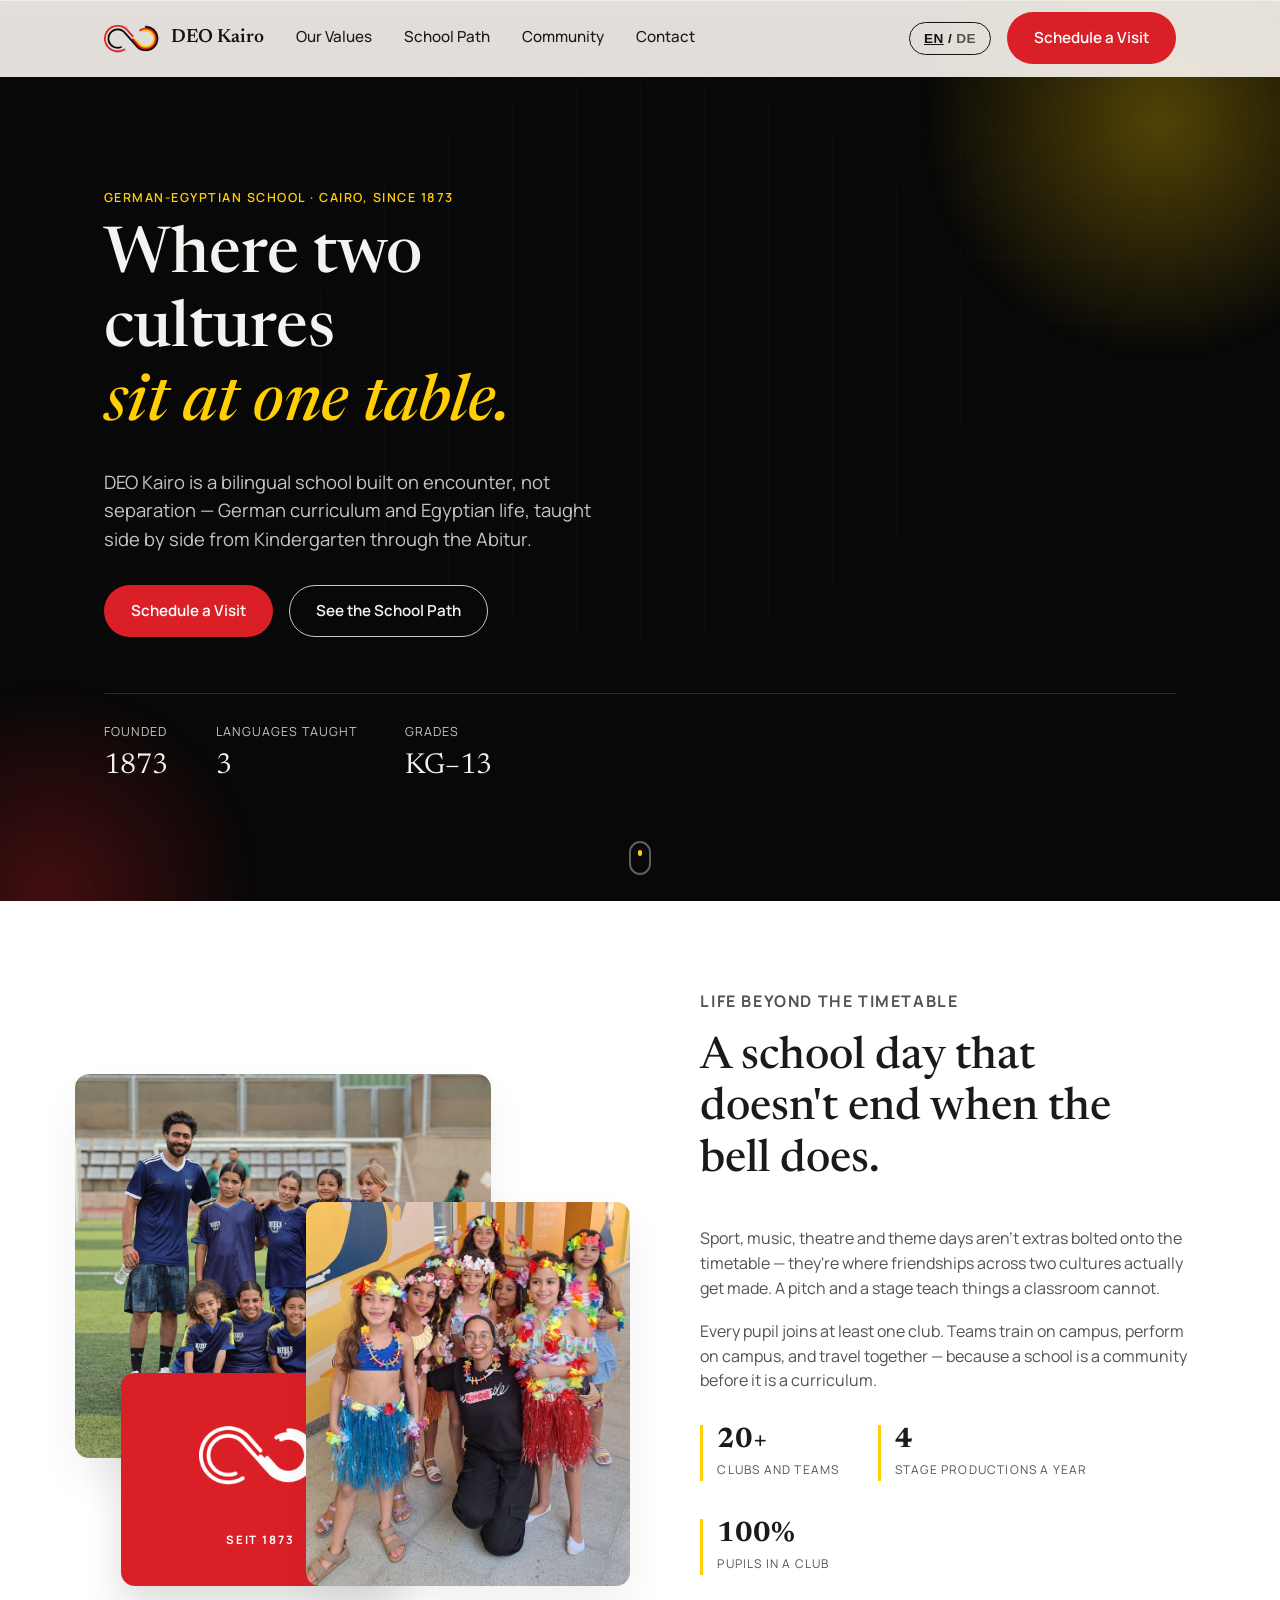
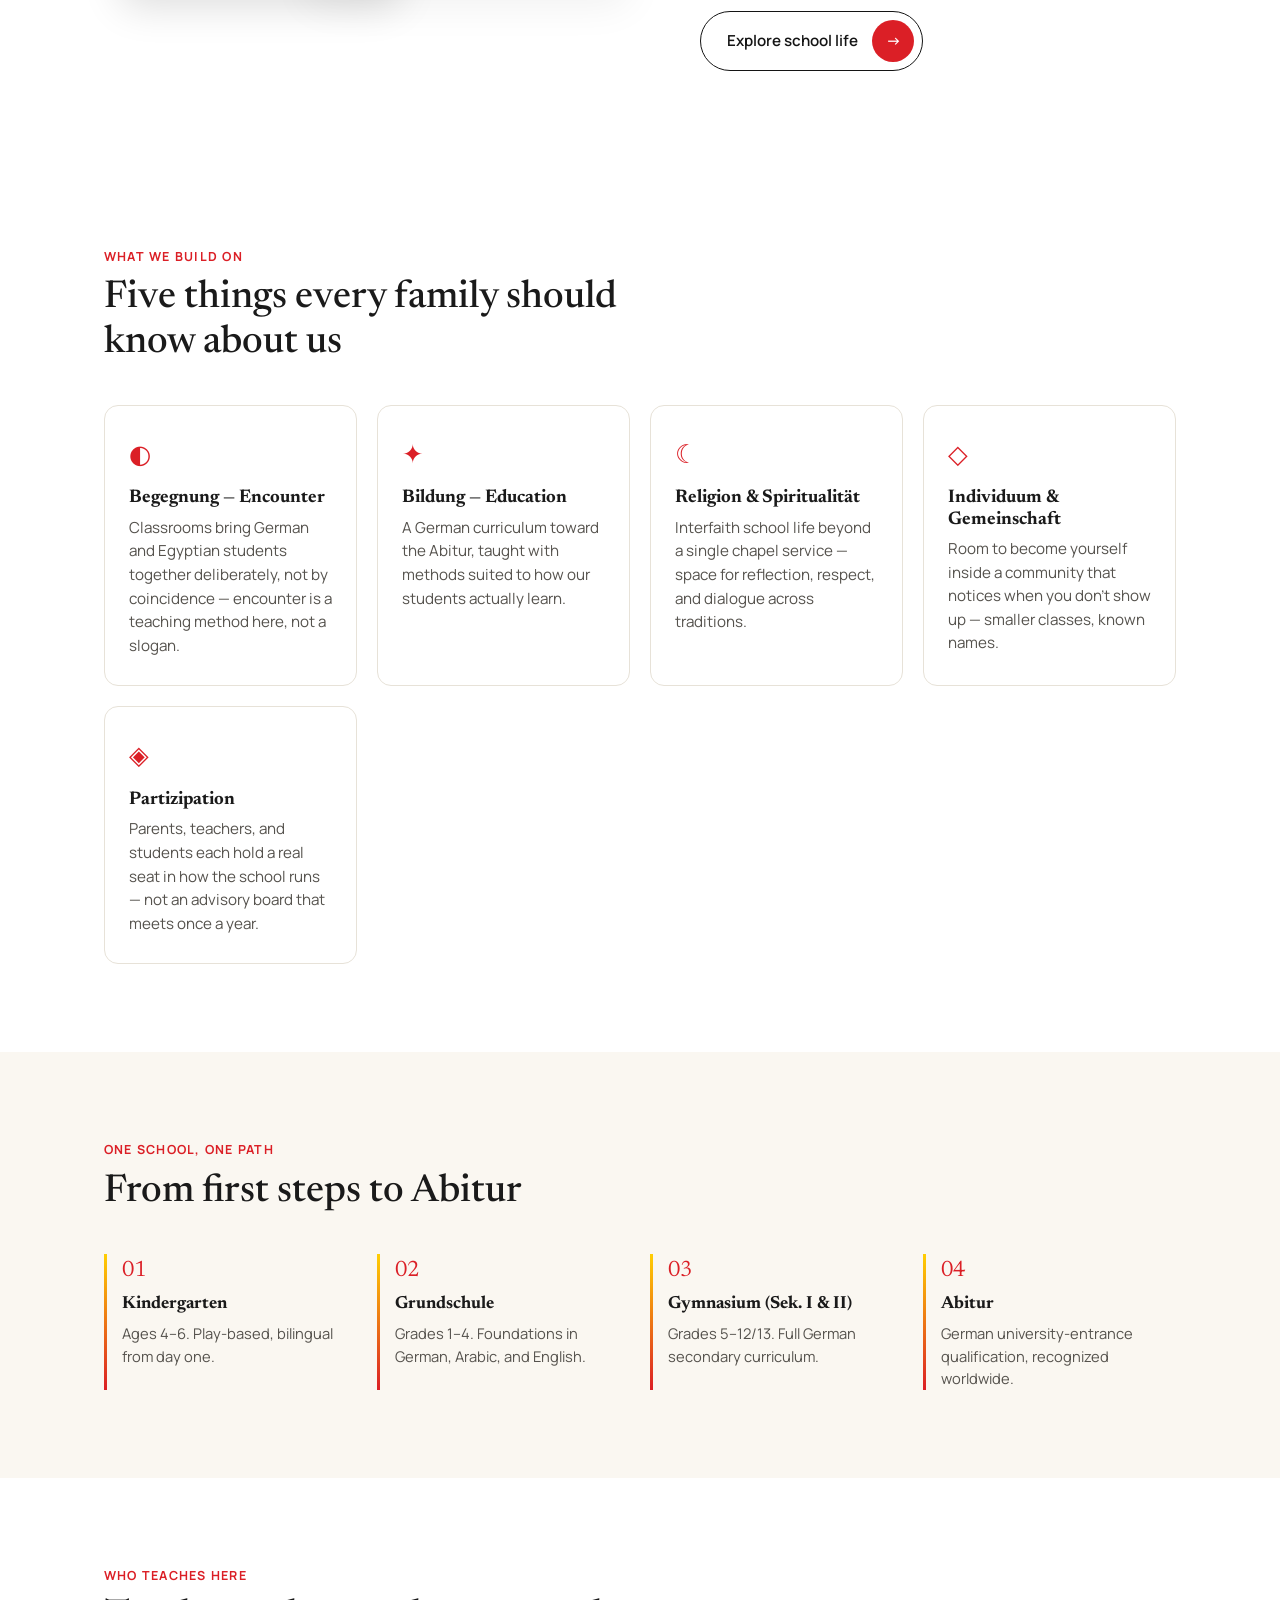
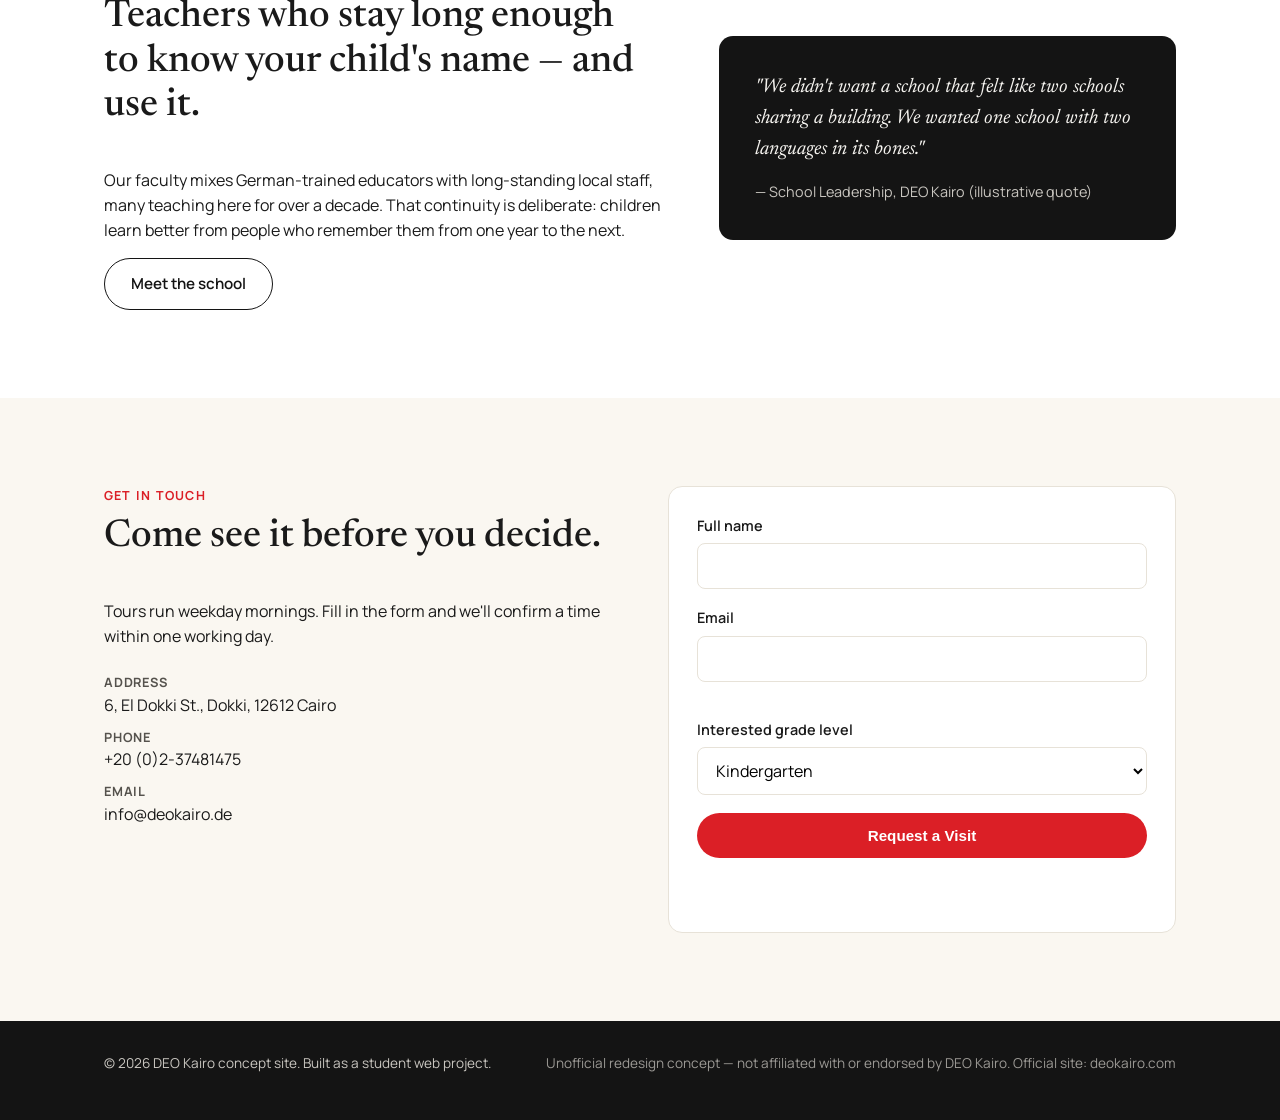
==== index.html @ f5a8dabd "Standardize palette on real logo colors and add real logo image Co-Authored-By: Claude Opus 5 (1M co" ====
<!DOCTYPE html>
<html lang="en">
<head>
<meta charset="UTF-8">
<meta name="viewport" content="width=device-width, initial-scale=1.0">
<title>DEO Kairo — A Meeting Place for Learning (Concept Redesign)</title>
<meta name="description" content="Student redesign concept for DEO Kairo — a German-Egyptian school in Cairo, from Kindergarten through Abitur.">
<link rel="preconnect" href="https://fonts.googleapis.com">
<link rel="preconnect" href="https://fonts.gstatic.com" crossorigin>
<link href="https://fonts.googleapis.com/css2?family=Newsreader:ital,opsz,wght@0,6..72,400;0,6..72,500;0,6..72,600;1,6..72,500&family=Manrope:wght@400;500;600;700&display=swap" rel="stylesheet">
<link rel="stylesheet" href="css/style.css">
<script>document.documentElement.classList.add('js');</script>
</head>
<body>

<a href="#main" class="skip-link">Skip to main content</a>

<!-- Scroll position indicator. Decorative — it mirrors the scrollbar. -->
<div class="scroll-progress" aria-hidden="true"><span id="scroll-bar"></span></div>

<header class="site-header" id="site-header">
  <div class="wrap header-inner">
    <a href="#" class="brand">
      <img src="assets/deo-logo.png" alt="DEO Kairo" class="brand-mark" width="68" height="48">
      <span data-en="DEO Kairo" data-de="DEO Kairo">DEO Kairo</span>
    </a>
    <nav class="main-nav" id="main-nav">
      <a href="#pillars" data-en="Our Values" data-de="Unsere Werte">Our Values</a>
      <a href="#path" data-en="School Path" data-de="Schulaufbau">School Path</a>
      <a href="#community" data-en="Community" data-de="Gemeinschaft">Community</a>
      <a href="#contact" data-en="Contact" data-de="Kontakt">Contact</a>
    </nav>
    <div class="header-actions">
      <button class="lang-toggle" id="lang-toggle" aria-label="Switch language to German">
        <span class="lang-current">EN</span> / <span class="lang-other">DE</span>
      </button>
      <a href="#contact" class="btn btn-primary nav-cta" data-en="Schedule a Visit" data-de="Termin vereinbaren">Schedule a Visit</a>
    </div>
    <button class="menu-toggle" id="menu-toggle" aria-expanded="false" aria-controls="main-nav">
      <span></span><span></span><span></span>
      <span class="sr-only">Menu</span>
    </button>
  </div>
</header>

<main id="main">

  <section class="hero">
    <!-- Background footage. muted + playsinline are what make autoplay legal
         on iOS and Chrome; without them the browser silently blocks it. -->
    <video autoplay muted loop playsinline class="hero-video-bg" id="hero-video">
      <!-- Hosted as a GitHub Release asset so it isn't in the repo (482MB is
           far over GitHub's 100MB file limit). Falls through to the local
           copy below if the remote is unreachable. -->
      <source src="https://github.com/Ebthalgamal2020/my-school-project/releases/download/v1/deo-background.mp4" type="video/mp4">
      <source src="deo-background.mp4" type="video/mp4">
    </video>
    <div class="hero-overlay" aria-hidden="true"></div>

    <div class="hero-ornament" aria-hidden="true"></div>
    <div class="hero-ornament hero-ornament-2" aria-hidden="true"></div>
    <div class="hero-grid" aria-hidden="true"></div>
    <div class="wrap hero-inner">
      <p class="eyebrow hero-anim" style="--i:0" data-en="German-Egyptian School · Cairo, since 1873" data-de="Deutsch-Ägyptische Schule · Kairo, seit 1873">German-Egyptian School · Cairo, since 1873</p>
      <h1 class="hero-anim" style="--i:1">
        <span data-en="Where two cultures" data-de="Wo zwei Kulturen">Where two cultures</span><br>
        <em data-en="sit at one table." data-de="an einem Tisch sitzen.">sit at one table.</em>
      </h1>
      <p class="hero-lead hero-anim" style="--i:2" data-en="DEO Kairo is a bilingual school built on encounter, not separation — German curriculum and Egyptian life, taught side by side from Kindergarten through the Abitur." data-de="Die DEO Kairo ist eine zweisprachige Schule, die auf Begegnung statt Trennung setzt — deutscher Lehrplan und ägyptisches Leben, gemeinsam unterrichtet vom Kindergarten bis zum Abitur.">
        DEO Kairo is a bilingual school built on encounter, not separation — German curriculum and Egyptian life, taught side by side from Kindergarten through the Abitur.
      </p>
      <div class="hero-actions hero-anim" style="--i:3">
        <a href="#contact" class="btn btn-primary" data-en="Schedule a Visit" data-de="Termin vereinbaren">Schedule a Visit</a>
        <a href="#path" class="btn btn-ghost" data-en="See the School Path" data-de="Schulaufbau ansehen">See the School Path</a>
      </div>
      <dl class="hero-stats hero-anim" style="--i:4">
        <div>
          <dt data-en="Founded" data-de="Gegründet">Founded</dt>
          <dd><span class="counter" data-count-to="1873">1873</span></dd>
        </div>
        <div>
          <dt data-en="Languages taught" data-de="Unterrichtssprachen">Languages taught</dt>
          <dd><span class="counter" data-count-to="3">3</span></dd>
        </div>
        <div>
          <dt data-en="Grades" data-de="Klassenstufen">Grades</dt>
          <dd>KG–13</dd>
        </div>
      </dl>
    </div>
    <button class="hero-videobtn" id="hero-videobtn" aria-label="Pause background video" aria-pressed="false">
      <span aria-hidden="true">&#10073;&#10073;</span>
    </button>

    <div class="scroll-cue" aria-hidden="true"><span></span></div>
  </section>

  <!-- ===================== SHOWCASE / COLLAGE ===================== -->
  <section class="showcase" id="showcase">
    <div class="wrap showcase-inner">

      <!-- Left column: three layers stacked on a 12x12 grid -->
      <div class="collage" data-reveal style="--i:0">
        <figure class="collage-layer collage-base">
          <img src="assets/campus-building.jpg"
               alt="The school's girls' football team standing with their coach on the pitch"
               width="1600" height="1067" loading="lazy" decoding="async">
        </figure>

        <figure class="collage-layer collage-crest">
          <img src="assets/logo.png" alt="" width="68" height="48" loading="lazy" decoding="async">
          <figcaption data-en="Seit 1873" data-de="Seit 1873">Seit 1873</figcaption>
        </figure>

        <figure class="collage-layer collage-front">
          <img src="assets/student-portrait.jpg"
               alt="Primary pupils in costume with their teacher during a school theme day"
               width="1920" height="1780" loading="lazy" decoding="async">
        </figure>
      </div>

      <!-- Right column: editorial copy -->
      <div class="showcase-copy">
        <p class="section-eyebrow" data-reveal style="--i:1"
           data-en="Life beyond the timetable" data-de="Leben jenseits des Stundenplans">Life beyond the timetable</p>

        <h2 data-reveal style="--i:2"
            data-en="A school day that doesn't end when the bell does."
            data-de="Ein Schultag, der nicht mit der Glocke endet.">A school day that doesn't end when the bell does.</h2>

        <p data-reveal style="--i:3"
           data-en="Sport, music, theatre and theme days aren't extras bolted onto the timetable — they're where friendships across two cultures actually get made. A pitch and a stage teach things a classroom cannot."
           data-de="Sport, Musik, Theater und Thementage sind keine Zusätze zum Stundenplan — dort entstehen die Freundschaften über beide Kulturen hinweg. Ein Spielfeld und eine Bühne lehren, was ein Klassenzimmer nicht kann.">Sport, music, theatre and theme days aren't extras bolted onto the timetable — they're where friendships across two cultures actually get made. A pitch and a stage teach things a classroom cannot.</p>

        <p data-reveal style="--i:4"
           data-en="Every pupil joins at least one club. Teams train on campus, perform on campus, and travel together — because a school is a community before it is a curriculum."
           data-de="Jede Schülerin und jeder Schüler ist in mindestens einer AG. Teams trainieren und treten auf dem Campus auf und reisen gemeinsam — denn eine Schule ist eine Gemeinschaft, bevor sie ein Lehrplan ist.">Every pupil joins at least one club. Teams train on campus, perform on campus, and travel together — because a school is a community before it is a curriculum.</p>

        <div class="showcase-stats" data-reveal style="--i:5">
          <div><b>20+</b><span data-en="Clubs and teams" data-de="AGs und Teams">Clubs and teams</span></div>
          <div><b>4</b><span data-en="Stage productions a year" data-de="Bühnenstücke pro Jahr">Stage productions a year</span></div>
          <div><b>100%</b><span data-en="Pupils in a club" data-de="Schüler in einer AG">Pupils in a club</span></div>
        </div>

        <a class="btn-arrow-cta" href="#contact" data-reveal style="--i:6">
          <span data-en="Explore school life" data-de="Schulleben entdecken">Explore school life</span>
          <span class="circle" aria-hidden="true">→</span>
        </a>
      </div>

    </div>
  </section>

  <section class="pillars" id="pillars">
    <div class="wrap">
      <p class="section-eyebrow" data-reveal style="--i:0" data-en="What we build on" data-de="Worauf wir bauen">What we build on</p>
      <h2 data-reveal style="--i:1" data-en="Five things every family should know about us" data-de="Fünf Dinge, die jede Familie über uns wissen sollte">Five things every family should know about us</h2>
      <div class="pillar-grid">
        <article class="pillar-card" data-reveal style="--i:0">
          <div class="pillar-icon" aria-hidden="true">◐</div>
          <h3 data-en="Begegnung — Encounter" data-de="Begegnung">Begegnung — Encounter</h3>
          <p data-en="Classrooms bring German and Egyptian students together deliberately, not by coincidence — encounter is a teaching method here, not a slogan." data-de="Klassenräume bringen deutsche und ägyptische Schüler bewusst zusammen, nicht zufällig — Begegnung ist hier eine Unterrichtsmethode, kein Slogan.">Classrooms bring German and Egyptian students together deliberately, not by coincidence — encounter is a teaching method here, not a slogan.</p>
        </article>
        <article class="pillar-card" data-reveal style="--i:1">
          <div class="pillar-icon" aria-hidden="true">✦</div>
          <h3 data-en="Bildung — Education" data-de="Bildung">Bildung — Education</h3>
          <p data-en="A German curriculum toward the Abitur, taught with methods suited to how our students actually learn." data-de="Ein deutscher Lehrplan mit Blick auf das Abitur, unterrichtet mit Methoden, die zum Lernen unserer Schüler passen.">A German curriculum toward the Abitur, taught with methods suited to how our students actually learn.</p>
        </article>
        <article class="pillar-card" data-reveal style="--i:2">
          <div class="pillar-icon" aria-hidden="true">☾</div>
          <h3 data-en="Religion &amp; Spiritualität" data-de="Religion &amp; Spiritualität">Religion &amp; Spiritualität</h3>
          <p data-en="Interfaith school life beyond a single chapel service — space for reflection, respect, and dialogue across traditions." data-de="Interreligiöses Schulleben über den Schulgottesdienst hinaus — Raum für Reflexion, Respekt und Dialog zwischen den Traditionen.">Interfaith school life beyond a single chapel service — space for reflection, respect, and dialogue across traditions.</p>
        </article>
        <article class="pillar-card" data-reveal style="--i:3">
          <div class="pillar-icon" aria-hidden="true">◇</div>
          <h3 data-en="Individuum &amp; Gemeinschaft" data-de="Individuum &amp; Gemeinschaft">Individuum &amp; Gemeinschaft</h3>
          <p data-en="Room to become yourself inside a community that notices when you don't show up — smaller classes, known names." data-de="Raum, um man selbst zu werden, in einer Gemeinschaft, die es bemerkt, wenn man fehlt — kleinere Klassen, bekannte Namen.">Room to become yourself inside a community that notices when you don't show up — smaller classes, known names.</p>
        </article>
        <article class="pillar-card" data-reveal style="--i:4">
          <div class="pillar-icon" aria-hidden="true">◈</div>
          <h3 data-en="Partizipation" data-de="Partizipation">Partizipation</h3>
          <p data-en="Parents, teachers, and students each hold a real seat in how the school runs — not an advisory board that meets once a year." data-de="Eltern, Lehrkräfte und Schüler haben echten Einfluss auf die Schulentwicklung — kein Beirat, der nur einmal im Jahr tagt.">Parents, teachers, and students each hold a real seat in how the school runs — not an advisory board that meets once a year.</p>
        </article>
      </div>
    </div>
  </section>

  <section class="path" id="path">
    <div class="wrap">
      <p class="section-eyebrow" data-reveal style="--i:0" data-en="One school, one path" data-de="Eine Schule, ein Weg">One school, one path</p>
      <h2 data-reveal style="--i:1" data-en="From first steps to Abitur" data-de="Von den ersten Schritten bis zum Abitur">From first steps to Abitur</h2>
      <ol class="path-track">
        <li data-reveal style="--i:0">
          <span class="path-step">01</span>
          <h3>Kindergarten</h3>
          <p data-en="Ages 4–6. Play-based, bilingual from day one." data-de="4–6 Jahre. Spielerisch, von Anfang an zweisprachig.">Ages 4–6. Play-based, bilingual from day one.</p>
        </li>
        <li data-reveal style="--i:1">
          <span class="path-step">02</span>
          <h3>Grundschule</h3>
          <p data-en="Grades 1–4. Foundations in German, Arabic, and English." data-de="Klassen 1–4. Grundlagen in Deutsch, Arabisch und Englisch.">Grades 1–4. Foundations in German, Arabic, and English.</p>
        </li>
        <li data-reveal style="--i:2">
          <span class="path-step">03</span>
          <h3 data-en="Gymnasium (Sek. I &amp; II)" data-de="Gymnasium (Sek. I &amp; II)">Gymnasium (Sek. I &amp; II)</h3>
          <p data-en="Grades 5–12/13. Full German secondary curriculum." data-de="Klassen 5–12/13. Vollständiger deutscher Sekundarlehrplan.">Grades 5–12/13. Full German secondary curriculum.</p>
        </li>
        <li data-reveal style="--i:3">
          <span class="path-step">04</span>
          <h3>Abitur</h3>
          <p data-en="German university-entrance qualification, recognized worldwide." data-de="Deutsche Hochschulreife, weltweit anerkannt.">German university-entrance qualification, recognized worldwide.</p>
        </li>
      </ol>
    </div>
  </section>

  <section class="community" id="community">
    <div class="wrap community-inner">
      <div class="community-copy">
        <p class="section-eyebrow" data-reveal style="--i:0" data-en="Who teaches here" data-de="Wer hier unterrichtet">Who teaches here</p>
        <h2 data-reveal style="--i:1" data-en="Teachers who stay long enough to know your child's name — and use it." data-de="Lehrkräfte, die lange genug bleiben, um den Namen Ihres Kindes zu kennen — und ihn zu benutzen.">Teachers who stay long enough to know your child's name — and use it.</h2>
        <p data-reveal style="--i:2" data-en="Our faculty mixes German-trained educators with long-standing local staff, many teaching here for over a decade. That continuity is deliberate: children learn better from people who remember them from one year to the next." data-de="Unser Kollegium besteht aus deutsch ausgebildeten Lehrkräften und langjährigem lokalen Personal, viele seit über zehn Jahren im Haus. Diese Kontinuität ist bewusst gewählt: Kinder lernen besser bei Menschen, die sie von Jahr zu Jahr kennen.">Our faculty mixes German-trained educators with long-standing local staff, many teaching here for over a decade. That continuity is deliberate: children learn better from people who remember them from one year to the next.</p>
        <a href="#contact" class="btn btn-ghost" data-reveal style="--i:3" data-en="Meet the school" data-de="Schule kennenlernen">Meet the school</a>
      </div>
      <div class="community-quote" data-reveal style="--i:2">
        <blockquote data-en="&quot;We didn't want a school that felt like two schools sharing a building. We wanted one school with two languages in its bones.&quot;" data-de="&quot;Wir wollten keine Schule, die sich wie zwei Schulen unter einem Dach anfühlt. Wir wollten eine Schule mit zwei Sprachen in ihrem Kern.&quot;">
          "We didn't want a school that felt like two schools sharing a building. We wanted one school with two languages in its bones."
        </blockquote>
        <p class="quote-attribution" data-en="— School Leadership, DEO Kairo (illustrative quote)" data-de="— Schulleitung, DEO Kairo (illustratives Zitat)">— School Leadership, DEO Kairo (illustrative quote)</p>
      </div>
    </div>
  </section>

  <section class="contact" id="contact">
    <div class="wrap contact-inner">
      <div>
        <p class="section-eyebrow" data-reveal style="--i:0" data-en="Get in touch" data-de="Kontakt aufnehmen">Get in touch</p>
        <h2 data-reveal style="--i:1" data-en="Come see it before you decide." data-de="Schauen Sie vorbei, bevor Sie entscheiden.">Come see it before you decide.</h2>
        <p data-reveal style="--i:2" data-en="Tours run weekday mornings. Fill in the form and we'll confirm a time within one working day." data-de="Führungen finden werktags vormittags statt. Füllen Sie das Formular aus, wir bestätigen einen Termin innerhalb eines Arbeitstages.">Tours run weekday mornings. Fill in the form and we'll confirm a time within one working day.</p>
        <ul class="contact-details" data-reveal style="--i:3">
          <li><strong data-en="Address" data-de="Adresse">Address</strong> 6, El Dokki St., Dokki, 12612 Cairo</li>
          <li><strong data-en="Phone" data-de="Telefon">Phone</strong> +20 (0)2‑37481475</li>
          <li><strong data-en="Email" data-de="E-Mail">Email</strong> info@deokairo.de</li>
        </ul>
      </div>
      <form class="visit-form" id="visit-form" novalidate data-reveal style="--i:2">
        <div class="field">
          <label for="name" data-en="Full name" data-de="Vollständiger Name">Full name</label>
          <input type="text" id="name" name="name" required>
        </div>
        <div class="field">
          <label for="email" data-en="Email" data-de="E-Mail">Email</label>
          <input type="email" id="email" name="email" required>
          <span class="field-error" id="email-error" role="alert"></span>
        </div>
        <div class="field">
          <label for="grade" data-en="Interested grade level" data-de="Interessierte Klassenstufe">Interested grade level</label>
          <select id="grade" name="grade">
            <option>Kindergarten</option>
            <option>Grundschule</option>
            <option>Gymnasium</option>
          </select>
        </div>
        <button type="submit" class="btn btn-primary btn-block" data-en="Request a Visit" data-de="Besuch anfragen">Request a Visit</button>
        <p class="form-status" id="form-status" role="status"></p>
      </form>
    </div>
  </section>

</main>

<footer class="site-footer">
  <div class="wrap footer-inner">
    <p data-en="© 2026 DEO Kairo concept site. Built as a student web project." data-de="© 2026 DEO Kairo Konzeptseite. Erstellt als Studierendenprojekt.">© 2026 DEO Kairo concept site. Built as a student web project.</p>
    <p class="footer-note" data-en="Unofficial redesign concept — not affiliated with or endorsed by DEO Kairo. Official site: deokairo.com" data-de="Inoffizielles Redesign-Konzept — nicht verbunden mit oder autorisiert von der DEO Kairo. Offizielle Seite: deokairo.com">Unofficial redesign concept — not affiliated with or endorsed by DEO Kairo. Official site: deokairo.com</p>
  </div>
</footer>

<button class="to-top" id="to-top" aria-label="Back to top">
  <span aria-hidden="true">↑</span>
</button>

<script src="js/main.js"></script>
</body>
</html>
---- css/style.css ----
/* ===== Design tokens ===== */
:root {
  --ink: #141414;
  --ink-soft: #262626;
  --cream: #FAF7F1;
  --cream-soft: #FFFFFF;
  --red: #DB1F26;
  --red-dark: #8F1216;
  --gold: #FFCE03;
  --text-on-dark: #F5F3EF;
  --text-on-light: #1A1A1A;
  --text-muted-dark: #C9C6C0;
  --text-muted-light: #55524D;
  --border-light: #E7E2D8;
  --radius: 14px;
  --font-display: 'Newsreader', Georgia, serif;
  --font-body: 'Manrope', system-ui, sans-serif;
  --max-width: 1120px;

  /* ---- Motion scale ----
     One easing family and three durations, so everything on the page
     accelerates the same way and reads as a single system. */
  --ease-out:    cubic-bezier(0.22, 1, 0.36, 1);   /* default: fast then settle */
  --ease-spring: cubic-bezier(0.34, 1.56, 0.64, 1);/* slight overshoot          */
  --dur-fast: 180ms;   /* hovers, small state flips */
  --dur-med:  320ms;   /* cards, menus              */
  --dur-slow: 640ms;   /* entrances, reveals        */
  --stagger:   90ms;   /* delay between sibling reveals */
}

* { box-sizing: border-box; }
html { scroll-behavior: smooth; }

body {
  margin: 0;
  font-family: var(--font-body);
  color: var(--text-on-light);
  background: var(--cream-soft);
  line-height: 1.55;
}

h1, h2, h3 { font-family: var(--font-display); margin: 0 0 0.4em; line-height: 1.15; }
p { margin: 0 0 1em; }
a { color: inherit; }

.wrap {
  max-width: var(--max-width);
  margin: 0 auto;
  padding: 0 24px;
}

.sr-only {
  position: absolute; width: 1px; height: 1px;
  overflow: hidden; clip: rect(0,0,0,0); white-space: nowrap;
}

.skip-link {
  position: absolute;
  left: -999px;
  top: 0;
  background: var(--ink);
  color: var(--text-on-dark);
  padding: 12px 20px;
  z-index: 100;
  border-radius: 0 0 8px 0;
}
.skip-link:focus {
  left: 0;
}

:focus-visible {
  outline: 3px solid var(--red);
  outline-offset: 2px;
}
.hero :focus-visible {
  outline-color: var(--gold);
}

/* ===== Buttons ===== */
.btn {
  display: inline-flex;
  align-items: center;
  gap: 8px;
  padding: 13px 26px;
  border-radius: 999px;
  font-weight: 600;
  text-decoration: none;
  font-size: 0.95rem;
  border: 1.5px solid transparent;
  cursor: pointer;
  transition: transform 0.15s ease, background 0.15s ease, border-color 0.15s ease;
}
.btn:hover { transform: translateY(-1px); }
.btn-primary { background: var(--red); color: var(--cream-soft); }
.btn-primary:hover { background: var(--red-dark); }
.btn-ghost { background: transparent; border-color: var(--ink); color: var(--ink); }
.btn-ghost:hover { background: var(--ink); color: var(--text-on-dark); }
.btn-block { width: 100%; justify-content: center; }

/* ===== Header ===== */
.site-header {
  position: sticky;
  top: 0;
  z-index: 50;
  background: rgba(250, 247, 241, 0.9);
  backdrop-filter: blur(8px);
  border-bottom: 1px solid var(--border-light);
}
.header-inner {
  display: flex;
  align-items: center;
  justify-content: space-between;
  height: 76px;
  /* .header-actions uses margin-left:auto, which absorbs all the free space
     space-between would otherwise distribute — so the brand and nav need an
     explicit gap or they sit flush against each other. */
  gap: 32px;
}
.brand {
  display: flex;
  align-items: center;
  gap: 10px;
  font-family: var(--font-display);
  font-weight: 600;
  font-size: 1.2rem;
  text-decoration: none;
  color: var(--ink);
}
/* Real logo image — the old gradient-circle placeholder is gone */
.brand-mark {
  height: 32px;
  width: auto;
}
.main-nav {
  display: flex;
  gap: 32px;
}
.main-nav a {
  text-decoration: none;
  font-weight: 500;
  font-size: 0.95rem;
  color: var(--text-on-light);
}
.main-nav a:hover { color: var(--red); }

.header-actions {
  margin-left: auto;
  display: flex;
  align-items: center;
  gap: 16px;
}
.lang-toggle {
  background: transparent;
  border: 1.5px solid var(--ink);
  border-radius: 999px;
  padding: 8px 14px;
  font-size: 0.85rem;
  font-weight: 700;
  letter-spacing: 0.03em;
  cursor: pointer;
  color: var(--ink);
}
.lang-toggle:hover { background: var(--ink); color: var(--text-on-dark); }
.lang-current { text-decoration: underline; }
.lang-other { color: var(--text-muted-light); }

.menu-toggle {
  display: none;
  flex-direction: column;
  gap: 5px;
  background: none;
  border: none;
  cursor: pointer;
  padding: 8px;
  margin-left: 12px;
}
.menu-toggle span {
  width: 22px; height: 2px;
  background: var(--ink);
}

/* ===== Hero ===== */
.hero {
  position: relative;
  isolation: isolate;              /* keeps the z-index stack local to the hero */
  display: grid;
  align-items: center;

  /* True full-screen. svh is the "small viewport" unit — on mobile it accounts
     for the browser's collapsing address bar, which plain vh does not. */
  min-height: 100vh;
  min-height: 100svh;

  /* Slide up under the sticky 76px header so the video starts at pixel 0.
     The padding puts it straight back for the content, so nothing below moves. */
  margin-top: -76px;
  padding: 172px 0 96px;

  background: var(--ink);          /* shows through until the video paints */
  color: var(--text-on-dark);
  overflow: hidden;
}

/* ---- Background video: layer 1 of 3 ----
   Explicit width/height stop the element collapsing to 0px; object-fit keeps
   the frame filled without distortion at any viewport size. */
.hero-video-bg {
  position: absolute;
  top: 0;
  left: 0;
  width: 100%;
  height: 100%;
  object-fit: cover;
  object-position: center;
  display: block;
  z-index: 1;
}

/* ---- Dark dimming mask: layer 2 of 3 ----
   The hero's own solid background is only a fallback behind the video. The
   dimming is done here with an alpha channel so it never hides the footage. */
.hero-overlay {
  position: absolute;
  inset: 0;
  z-index: 2;
  pointer-events: none;
  background: rgba(0, 0, 0, 0.6);
}

/* Pause control — WCAG 2.2.2 requires a way to stop anything that plays
   automatically for longer than five seconds. */
.hero-videobtn {
  position: absolute;
  right: 24px;
  bottom: 24px;
  z-index: 3;
  width: 44px;
  height: 44px;
  display: grid;
  place-items: center;
  border: 1.5px solid rgba(255, 255, 255, 0.5);
  border-radius: 50%;
  background: rgba(0, 0, 0, 0.45);
  backdrop-filter: blur(8px);
  color: #fff;
  font-size: 0.72rem;
  line-height: 1;
  cursor: pointer;
  transition: background var(--dur-fast) var(--ease-out),
              border-color var(--dur-fast) var(--ease-out),
              transform var(--dur-fast) var(--ease-out);
}
.hero-videobtn:hover {
  background: var(--red);
  border-color: var(--red);
  transform: scale(1.08);
}
/* Without JS the button can't toggle anything, so don't show a dead control. */
html:not(.js) .hero-videobtn { display: none; }
.hero-ornament {
  position: absolute;
  right: -120px;
  top: -120px;
  width: 480px;
  height: 480px;
  border-radius: 50%;
  background: radial-gradient(circle, rgba(255,206,3,0.30), transparent 70%);
}
/* ---- Headline / buttons / stats: layer 3 of 3, always on top ---- */
.hero-inner { position: relative; z-index: 3; width: 100%; }

/* Brand glows share layer 2 with the mask. They come after it in the DOM, so
   they tint the footage rather than being buried under it. */
.hero-ornament, .hero-grid { z-index: 2; }

/* These sit above the video too, or they'd vanish behind it */
.scroll-cue { z-index: 3; }
.hero-videobtn { z-index: 4; }
.eyebrow {
  text-transform: uppercase;
  letter-spacing: 0.12em;
  font-size: 0.78rem;
  font-weight: 600;
  color: var(--gold);
  margin-bottom: 14px;
}
.hero h1 {
  font-size: clamp(2.4rem, 5vw, 4rem);
  font-weight: 500;
  max-width: 14ch;
}
.hero h1 em {
  font-style: italic;
  color: var(--gold);
}
.hero-lead {
  max-width: 46ch;
  font-size: 1.15rem;
  color: var(--text-muted-dark);
}
.hero-actions {
  display: flex;
  gap: 16px;
  margin: 32px 0 56px;
  flex-wrap: wrap;
}
.hero .btn-ghost {
  border-color: var(--text-muted-dark);
  color: var(--text-on-dark);
}
.hero .btn-ghost:hover {
  background: var(--text-on-dark);
  color: var(--ink);
}
.hero-stats {
  display: flex;
  gap: 48px;
  border-top: 1px solid rgba(255,255,255,0.15);
  padding-top: 28px;
  margin: 0;
}
.hero-stats dt {
  font-size: 0.78rem;
  color: var(--text-muted-dark);
  text-transform: uppercase;
  letter-spacing: 0.08em;
  margin-bottom: 4px;
}
.hero-stats dd {
  margin: 0;
  font-family: var(--font-display);
  font-size: 1.8rem;
}

/* ===== Sections shared ===== */
section { padding: 88px 0; }
.section-eyebrow {
  text-transform: uppercase;
  letter-spacing: 0.1em;
  font-size: 0.78rem;
  font-weight: 700;
  color: var(--red);
  margin-bottom: 10px;
}
section h2 {
  font-size: clamp(1.7rem, 3vw, 2.4rem);
  font-weight: 500;
  max-width: 24ch;
  margin-bottom: 40px;
}

/* ===== Pillars ===== */
.pillar-grid {
  display: grid;
  grid-template-columns: repeat(auto-fit, minmax(220px, 1fr));
  gap: 20px;
}
.pillar-card {
  background: var(--cream-soft);
  border: 1px solid var(--border-light);
  border-radius: var(--radius);
  padding: 28px 24px;
}
.pillar-card {
  position: relative;
  overflow: hidden;
  transition: transform var(--dur-med) var(--ease-out),
              border-color var(--dur-med) var(--ease-out),
              box-shadow var(--dur-med) var(--ease-out);
}
/* Accent bar that sweeps across the bottom edge on hover */
.pillar-card::after {
  content: "";
  position: absolute;
  inset: auto 0 0 0;
  height: 3px;
  background: linear-gradient(90deg, var(--red), var(--gold));
  transform: scaleX(0);
  transform-origin: left;
  transition: transform var(--dur-med) var(--ease-out);
}
.pillar-card:hover,
.pillar-card:focus-within {
  transform: translateY(-6px);
  border-color: var(--gold);
  box-shadow: 0 18px 40px -22px rgba(20, 20, 20, 0.45);
}
.pillar-card:hover::after,
.pillar-card:focus-within::after { transform: scaleX(1); }

.pillar-icon {
  font-size: 1.6rem;
  color: var(--red);
  margin-bottom: 14px;
  display: inline-block;
  transition: transform var(--dur-slow) var(--ease-spring);
}
.pillar-card:hover .pillar-icon { transform: scale(1.25) rotate(-8deg); }
.pillar-card h3 { font-size: 1.15rem; }
.pillar-card p { color: var(--text-muted-light); font-size: 0.95rem; margin-bottom: 0; }

/* ===== Path ===== */
.path { background: var(--cream); }
.path-track {
  list-style: none;
  margin: 0; padding: 0;
  display: grid;
  grid-template-columns: repeat(4, 1fr);
  gap: 20px;
  counter-reset: none;
}
.path-track li {
  border-left: 3px solid var(--gold);
  padding-left: 18px;
}
.path-step {
  display: block;
  font-family: var(--font-display);
  font-size: 1.4rem;
  color: var(--red);
  margin-bottom: 6px;
}
.path-track h3 { font-size: 1.1rem; }
.path-track p { color: var(--text-muted-light); font-size: 0.92rem; margin-bottom: 0; }

/* ===== Community ===== */
.community-inner {
  display: grid;
  grid-template-columns: 1.1fr 0.9fr;
  gap: 56px;
  align-items: center;
}
.community-quote {
  background: var(--ink);
  color: var(--text-on-dark);
  border-radius: var(--radius);
  padding: 36px;
}
.community-quote blockquote {
  font-family: var(--font-display);
  font-style: italic;
  font-size: 1.25rem;
  margin: 0 0 16px;
}
.quote-attribution {
  color: var(--text-muted-dark);
  font-size: 0.9rem;
  margin: 0;
}

/* ===== Contact ===== */
.contact { background: var(--cream); }
.contact-inner {
  display: grid;
  grid-template-columns: 1fr 1fr;
  gap: 56px;
}
.contact-details {
  list-style: none;
  padding: 0;
  margin-top: 24px;
}
.contact-details li { margin-bottom: 10px; }
.contact-details strong { display: block; font-size: 0.8rem; text-transform: uppercase; letter-spacing: 0.06em; color: var(--text-muted-light); }

.visit-form {
  background: var(--cream-soft);
  border: 1px solid var(--border-light);
  border-radius: var(--radius);
  padding: 28px;
}
.field { margin-bottom: 18px; }
.field label {
  display: block;
  font-weight: 600;
  font-size: 0.9rem;
  margin-bottom: 6px;
}
.field input, .field select {
  width: 100%;
  padding: 11px 14px;
  border-radius: 8px;
  border: 1.5px solid var(--border-light);
  font-family: var(--font-body);
  font-size: 1rem;
  background: #fff;
}
.field input:focus, .field select:focus {
  border-color: var(--gold);
}
.field input[aria-invalid="true"] {
  border-color: var(--red);
}
.field-error {
  display: block;
  color: var(--red);
  font-size: 0.85rem;
  margin-top: 6px;
  min-height: 1em;
}
.form-status {
  margin-top: 14px;
  font-size: 0.9rem;
  color: var(--red-dark);
  font-weight: 600;
  min-height: 1.2em;
}
.form-note {
  margin-top: 10px;
  font-size: 0.8rem;
  color: var(--text-muted-light);
}

/* ===== Footer ===== */
.site-footer {
  background: var(--ink);
  color: var(--text-muted-dark);
  padding: 32px 0;
  font-size: 0.85rem;
}
.footer-inner {
  display: flex;
  justify-content: space-between;
  gap: 16px;
  flex-wrap: wrap;
}
.footer-note { opacity: 0.75; }

/* ===== Responsive ===== */
@media (max-width: 860px) {
  .main-nav { 
    position: absolute;
    top: 76px; left: 0; right: 0;
    background: var(--cream-soft);
    flex-direction: column;
    padding: 20px 24px;
    border-bottom: 1px solid var(--border-light);
    max-height: 0;
    overflow: hidden;
    visibility: hidden;
    transition: max-height 0.25s ease;
  }
  .js .main-nav.open {
    max-height: 320px;
    visibility: visible;
  }
  .nav-cta { display: none; }
  .menu-toggle { display: flex; }

  .community-inner, .contact-inner { grid-template-columns: 1fr; }
  .path-track { grid-template-columns: repeat(2, 1fr); }
}

@media (max-width: 520px) {
  .hero-stats { flex-wrap: wrap; gap: 24px; }
  .path-track { grid-template-columns: 1fr; }
}

/* =====================================================================
   MOTION SYSTEM
   Everything that hides content is scoped to .js, which is set by an
   inline script in <head>. With JavaScript off, nothing below applies
   and the page renders as plain static content.
   ===================================================================== */

/* ---- Scroll progress bar ---- */
.scroll-progress {
  position: fixed;
  top: 0; left: 0; right: 0;
  height: 3px;
  z-index: 200;
  pointer-events: none;
  background: transparent;
}
.scroll-progress span {
  display: block;
  height: 100%;
  width: 0;
  background: linear-gradient(90deg, var(--red), var(--gold));
  transform-origin: left;
}

/* ---- Header: condenses once you scroll ---- */
.site-header {
  transition: height var(--dur-med) var(--ease-out),
              box-shadow var(--dur-med) var(--ease-out),
              background var(--dur-med) var(--ease-out);
}
.header-inner {
  transition: height var(--dur-med) var(--ease-out);
}
.site-header.is-scrolled {
  box-shadow: 0 6px 24px -14px rgba(20, 20, 20, 0.5);
  background: rgba(250, 247, 241, 0.96);
}
.site-header.is-scrolled .header-inner { height: 62px; }
.brand img { transition: transform var(--dur-med) var(--ease-out); }
.site-header.is-scrolled .brand img { transform: scale(0.86); }

/* ---- Nav: underline grows from the left ---- */
.main-nav a {
  position: relative;
  padding-bottom: 3px;
}
.main-nav a::after {
  content: "";
  position: absolute;
  left: 0; bottom: 0;
  width: 100%; height: 2px;
  background: var(--red);
  transform: scaleX(0);
  transform-origin: right;
  transition: transform var(--dur-med) var(--ease-out);
}
.main-nav a:hover::after,
.main-nav a:focus-visible::after {
  transform: scaleX(1);
  transform-origin: left;
}

/* ---- Buttons: lift, plus a sheen that wipes across the primary ---- */
.btn {
  position: relative;
  overflow: hidden;
  transition: transform var(--dur-fast) var(--ease-out),
              background var(--dur-fast) var(--ease-out),
              border-color var(--dur-fast) var(--ease-out),
              box-shadow var(--dur-fast) var(--ease-out);
}
.btn:hover { transform: translateY(-2px); }
.btn:active { transform: translateY(0) scale(0.98); }
.btn-primary:hover { box-shadow: 0 12px 26px -12px var(--red); }

.btn-primary::before {
  content: "";
  position: absolute;
  inset: 0;
  background: linear-gradient(110deg, transparent 30%, rgba(255,255,255,0.28) 50%, transparent 70%);
  transform: translateX(-120%);
  transition: transform var(--dur-slow) var(--ease-out);
}
.btn-primary:hover::before { transform: translateX(120%); }

/* Ripple injected by main.js on click */
.ripple {
  position: absolute;
  width: 12px; height: 12px;
  margin: -6px 0 0 -6px;
  border-radius: 50%;
  background: rgba(255, 255, 255, 0.45);
  pointer-events: none;
  transform: scale(0);
  animation: ripple 620ms var(--ease-out) forwards;
}
@keyframes ripple { to { transform: scale(26); opacity: 0; } }

/* ---- Hero: layered ornaments that drift ---- */
.hero-ornament {
  animation: float 14s ease-in-out infinite;
  will-change: transform;
}
.hero-ornament-2 {
  right: auto;
  left: -160px;
  top: auto;
  bottom: -200px;
  width: 420px; height: 420px;
  background: radial-gradient(circle, rgba(219,31,38,0.28), transparent 70%);
  animation: float 18s ease-in-out infinite reverse;
}
@keyframes float {
  0%, 100% { transform: translate3d(0, 0, 0) scale(1); }
  50%      { transform: translate3d(-24px, 26px, 0) scale(1.08); }
}

/* Faint grid, drifts slowly upward — gives the dark band some depth */
.hero-grid {
  position: absolute;
  inset: 0;
  pointer-events: none;
  opacity: 0.5;
  background-image:
    linear-gradient(rgba(255,255,255,0.045) 1px, transparent 1px),
    linear-gradient(90deg, rgba(255,255,255,0.045) 1px, transparent 1px);
  background-size: 64px 64px;
  mask-image: radial-gradient(ellipse at 50% 40%, #000 30%, transparent 78%);
  animation: grid-drift 24s linear infinite;
}
@keyframes grid-drift { to { background-position: 0 -64px, -64px 0; } }

/* Pointer parallax — main.js writes --px / --py */
.js .hero-ornament {
  translate: calc(var(--px, 0) * 26px) calc(var(--py, 0) * 26px);
  transition: translate 600ms var(--ease-out);
}
.js .hero-ornament-2 {
  translate: calc(var(--px, 0) * -18px) calc(var(--py, 0) * -18px);
}

/* ---- Hero entrance: staggered fade-up on load ---- */
.js .hero-anim {
  opacity: 0;
  transform: translateY(22px);
}
.js .hero-anim.is-in {
  animation: rise var(--dur-slow) var(--ease-out) forwards;
  animation-delay: calc(var(--i, 0) * 110ms);
}
@keyframes rise {
  to { opacity: 1; transform: translateY(0); }
}

.hero h1 em {
  display: inline-block;
  transition: transform var(--dur-slow) var(--ease-spring);
}
.hero:hover h1 em { transform: translateX(6px) rotate(-1.5deg); }

.hero-stats dd { font-variant-numeric: tabular-nums; }

/* ---- Scroll cue at the bottom of the hero ---- */
.scroll-cue {
  position: absolute;
  left: 50%; bottom: 26px;
  margin-left: -11px;
  width: 22px; height: 34px;
  border: 2px solid rgba(255,255,255,0.35);
  border-radius: 12px;
  pointer-events: none;
}
.scroll-cue span {
  position: absolute;
  left: 50%; top: 7px;
  margin-left: -2px;
  width: 4px; height: 6px;
  border-radius: 2px;
  background: var(--gold);
  animation: cue 1.9s var(--ease-out) infinite;
}
@keyframes cue {
  0%   { opacity: 0; transform: translateY(0); }
  35%  { opacity: 1; }
  75%  { opacity: 0; transform: translateY(11px); }
  100% { opacity: 0; }
}

/* ---- Generic scroll reveal ----
   Any element with [data-reveal] fades up when it enters the viewport.
   Set --i on siblings to stagger them. */
.js [data-reveal] {
  opacity: 0;
  transform: translateY(26px);
  transition: opacity var(--dur-slow) var(--ease-out),
              transform var(--dur-slow) var(--ease-out);
  transition-delay: calc(var(--i, 0) * var(--stagger));
}
.js [data-reveal].is-visible {
  opacity: 1;
  transform: none;
}

/* ---- Path: the gold rule draws downward, the number pops ---- */
.path-track li {
  border-left: 0;                 /* replaced by the animated ::before */
  position: relative;
  transition: transform var(--dur-med) var(--ease-out);
}
.path-track li::before {
  content: "";
  position: absolute;
  left: 0; top: 0; bottom: 0;
  width: 3px;
  background: linear-gradient(180deg, var(--gold), var(--red));
  transform: scaleY(0);
  transform-origin: top;
  transition: transform var(--dur-slow) var(--ease-out);
  transition-delay: calc(var(--i, 0) * var(--stagger) + 120ms);
}
.path-track li.is-visible::before { transform: scaleY(1); }
.path-track li:hover { transform: translateY(-4px); }

.path-step {
  transition: transform var(--dur-med) var(--ease-spring),
              color var(--dur-fast) var(--ease-out);
}
.path-track li:hover .path-step {
  transform: scale(1.15);
  color: var(--red-dark);
}

/* ---- Community quote: gentle tilt that settles on reveal ---- */
.community-quote { transition: transform var(--dur-med) var(--ease-out); }
.community-quote:hover { transform: translateY(-5px) rotate(-0.5deg); }

/* ---- Form fields ---- */
.field input, .field select {
  transition: border-color var(--dur-fast) var(--ease-out),
              box-shadow var(--dur-fast) var(--ease-out);
}
.field input:focus, .field select:focus {
  box-shadow: 0 0 0 4px rgba(255, 206, 3, 0.25);
}
.field input[aria-invalid="true"] { animation: shake 420ms var(--ease-out); }
@keyframes shake {
  0%, 100% { transform: translateX(0); }
  20%      { transform: translateX(-6px); }
  40%      { transform: translateX(5px); }
  60%      { transform: translateX(-3px); }
  80%      { transform: translateX(2px); }
}

/* ---- Language toggle crossfade ---- */
.js [data-en] { transition: opacity var(--dur-fast) linear; }
.js.lang-switching [data-en] { opacity: 0; }

/* ---- Back to top ---- */
.to-top {
  position: fixed;
  right: 22px; bottom: 22px;
  z-index: 150;
  width: 46px; height: 46px;
  display: grid;
  place-items: center;
  border: none;
  border-radius: 50%;
  background: var(--red);
  color: #fff;
  font-size: 1.15rem;
  cursor: pointer;
  opacity: 0;
  visibility: hidden;
  transform: translateY(14px) scale(0.85);
  transition: opacity var(--dur-med) var(--ease-out),
              transform var(--dur-med) var(--ease-spring),
              visibility var(--dur-med),
              background var(--dur-fast) var(--ease-out);
}
.to-top.is-shown {
  opacity: 1;
  visibility: visible;
  transform: none;
}
.to-top:hover { background: var(--red-dark); transform: translateY(-3px); }

/* Without JS the button can't scroll anything, so hide it entirely. */
html:not(.js) .to-top,
html:not(.js) .scroll-progress { display: none; }

/* =====================================================================
   SHOWCASE — asymmetric collage + editorial copy
   Self-contained: adds no rules to any existing selector.
   ===================================================================== */
.showcase { background: var(--cream-soft); }

/* Wider than the site's standard 1120px .wrap — scoped to this section only,
   so every other section keeps its existing measure. */
.showcase > .wrap {
  max-width: min(1440px, 92vw);
}

.showcase-inner {
  display: grid;
  /* Proportional tracks, NOT a fixed 550px column. A hard 550px track wins
     the space war against a 1fr sibling on mid-size screens and squeezes the
     collage down to a sliver around 800-1100px wide. The copy is capped by
     its own max-width instead, so both columns shrink together. */
  grid-template-columns: minmax(0, 1.1fr) minmax(0, 1fr);
  gap: clamp(40px, 5.5vw, 80px);
  align-items: center;
}

/* ---- Left: the stack -----------------------------------------------------
   A 12x12 grid with overlapping areas. The container carries the
   aspect-ratio, so the whole collage scales with its column — no fixed
   pixel heights, nothing to break on ultra-wide or narrow screens. */
.collage {
  position: relative;
  display: grid;
  grid-template-columns: repeat(12, 1fr);
  grid-template-rows: repeat(12, 1fr);
  /* A real height rather than an aspect-ratio, so the stack keeps its visual
     weight as the column widens instead of only growing when it gets taller. */
  height: clamp(440px, 40vw, 580px);
  width: 100%;
  margin-inline: auto;
}

.collage-layer {
  /* <figure> carries a UA default of `margin: 1em 40px`, which the page's
     reset doesn't cover. Left in, it shrinks every layer inside its grid
     cell by 80px and the overlaps collapse. */
  margin: 0;
  border-radius: var(--radius);
  overflow: hidden;
  box-shadow: 0 20px 40px rgba(0, 0, 0, 0.06);
  transition: transform var(--dur-slow) var(--ease-out),
              box-shadow var(--dur-slow) var(--ease-out);
}
/* object-fit means the photo is cropped, never squashed, at any size */
.collage-layer img {
  width: 100%;
  height: 100%;
  object-fit: cover;
  display: block;
}

.collage-base  { grid-area: 1 / 1 / 10 / 10; z-index: 1; }
.collage-crest { grid-area: 8 / 2 / 13 / 8;  z-index: 2; }
.collage-front { grid-area: 4 / 6 / 13 / 13; z-index: 3; }

/* Faces sit in the upper half of both photos, so bias the crop upward */
.collage-base img  { object-position: 50% 42%; }
.collage-front img { object-position: 52% 28%; }

/* The crimson crest block */
.collage-crest {
  display: grid;
  place-items: center;
  padding: clamp(14px, 2.2vw, 26px);
  background: var(--red);
  box-shadow: 0 20px 40px rgba(0, 0, 0, 0.14);
}
.collage-crest img {
  width: auto;
  height: auto;
  max-width: 72%;
  max-height: 62%;
  object-fit: contain;
  filter: brightness(0) invert(1);   /* knock the logo to white on the red */
}
.collage-crest figcaption {
  margin-top: 10px;
  color: #fff;
  font-size: clamp(0.6rem, 0.9vw, 0.72rem);
  font-weight: 700;
  letter-spacing: 0.16em;
  text-transform: uppercase;
  text-align: center;
}

/* Hover: each layer lifts a different amount, so the stack gains depth */
.collage:hover .collage-base  { transform: translate(-6px, -6px); }
.collage:hover .collage-crest { transform: translateY(6px); }
.collage:hover .collage-front {
  transform: translate(10px, -12px);
  box-shadow: 0 34px 60px rgba(0, 0, 0, 0.16);
}

/* ---- Right: the copy ---- */
.showcase-copy { max-width: 550px; }
/* Beats `section h2` on specificity (0,1,1 vs 0,0,2), so no !important needed */
.showcase-copy h2 {
  font-size: clamp(2rem, 3.5vw, 3.2rem);
  max-width: 16ch;
}
.showcase-copy p {
  color: var(--text-muted-light);
  font-size: clamp(1rem, 1.15vw, 1.1rem);
  max-width: 52ch;
  margin-bottom: 18px;
}

.showcase-stats {
  display: flex;
  flex-wrap: wrap;
  gap: clamp(20px, 3vw, 44px);
  margin: 32px 0 36px;
}
.showcase-stats div { border-left: 3px solid var(--gold); padding-left: 14px; }
.showcase-stats b {
  display: block;
  font-family: var(--font-display);
  font-size: clamp(1.5rem, 2.2vw, 2rem);
  line-height: 1.1;
}
.showcase-stats span {
  font-size: 0.75rem;
  letter-spacing: 0.1em;
  text-transform: uppercase;
  color: var(--text-muted-light);
}

/* ---- Custom CTA: label plus a circle that swallows it on hover ---- */
.btn-arrow-cta {
  display: inline-flex;
  align-items: center;
  gap: 14px;
  padding: 8px 8px 8px 26px;
  border: 1.5px solid var(--ink);
  border-radius: 100px;
  background: transparent;
  color: var(--ink);
  font-size: 0.95rem;
  font-weight: 600;
  text-decoration: none;
  transition: background var(--dur-med) var(--ease-out),
              color var(--dur-med) var(--ease-out),
              border-color var(--dur-med) var(--ease-out);
}
.btn-arrow-cta .circle {
  display: grid;
  place-items: center;
  width: 42px;
  height: 42px;
  border-radius: 50%;
  background: var(--red);
  color: #fff;                 /* 4.96:1 on --red */
  transition: transform var(--dur-med) var(--ease-spring),
              background var(--dur-med) var(--ease-out);
}
.btn-arrow-cta:hover { background: var(--ink); color: var(--text-on-dark); border-color: var(--ink); }
.btn-arrow-cta:hover .circle { transform: translateX(4px) rotate(45deg); background: var(--gold); color: var(--ink); }

/* ==================== RESPONSIVE ====================
   768px and below: one column, text full-width, collage restacked with
   no overlap at all — nothing can clip or crush on a phone. */
@media (max-width: 768px) {
  .showcase > .wrap { max-width: 100%; }
  .showcase-inner { grid-template-columns: 1fr; gap: 40px; }

  .collage {
    /* Drop the 12x12 overlap grid entirely */
    display: grid;
    grid-template-columns: 1fr 1fr;
    grid-template-rows: auto auto;
    gap: 14px;
    height: auto;            /* release the desktop fixed height */
    aspect-ratio: auto;
    max-width: none;
  }
  .collage-layer { transform: none !important; }   /* cancel the desktop hover offsets */

  .collage-base  { grid-area: 1 / 1 / 2 / 3; aspect-ratio: 16 / 10; }
  .collage-front { grid-area: 2 / 1 / 3 / 2; aspect-ratio: 4 / 5; }
  .collage-crest { grid-area: 2 / 2 / 3 / 3; aspect-ratio: 4 / 5; }

  /* Full-width text on mobile — overrides the 550px desktop cap */
  .showcase-copy,
  .showcase-copy h2,
  .showcase-copy p { max-width: none; }
}

/* Very small phones: a single clean column, nothing side by side */
@media (max-width: 460px) {
  .collage { grid-template-columns: 1fr; }
  .collage-base  { grid-area: auto; aspect-ratio: 16 / 10; }
  .collage-front { grid-area: auto; aspect-ratio: 4 / 5; }
  .collage-crest { grid-area: auto; aspect-ratio: 16 / 9; }
  .btn-arrow-cta { width: 100%; justify-content: space-between; }
}

/* =====================================================================
   REDUCED MOTION
   Strip the movement, keep the design. Nothing here hides content —
   every reveal is forced visible.
   ===================================================================== */
@media (prefers-reduced-motion: reduce) {
  html { scroll-behavior: auto; }

  *, *::before, *::after {
    animation-duration: 0.01ms !important;
    animation-iteration-count: 1 !important;
    transition-duration: 0.01ms !important;
    transition-delay: 0ms !important;
  }

  /* Force every animated-in element to its final state */
  .js [data-reveal],
  .js [data-reveal].is-visible,
  .js .hero-anim,
  .js .hero-anim.is-in {
    opacity: 1 !important;
    transform: none !important;
    animation: none !important;
  }
  .path-track li::before { transform: scaleY(1) !important; }

  /* Collage layers hold still */
  .collage:hover .collage-base,
  .collage:hover .collage-crest,
  .collage:hover .collage-front { transform: none; }
  .btn-arrow-cta:hover .circle { transform: none; }

  /* Purely decorative motion — remove outright */
  .hero-grid, .scroll-cue { display: none; }
  .js .hero-ornament, .js .hero-ornament-2 { translate: none; }
  .btn-primary::before { display: none; }
}
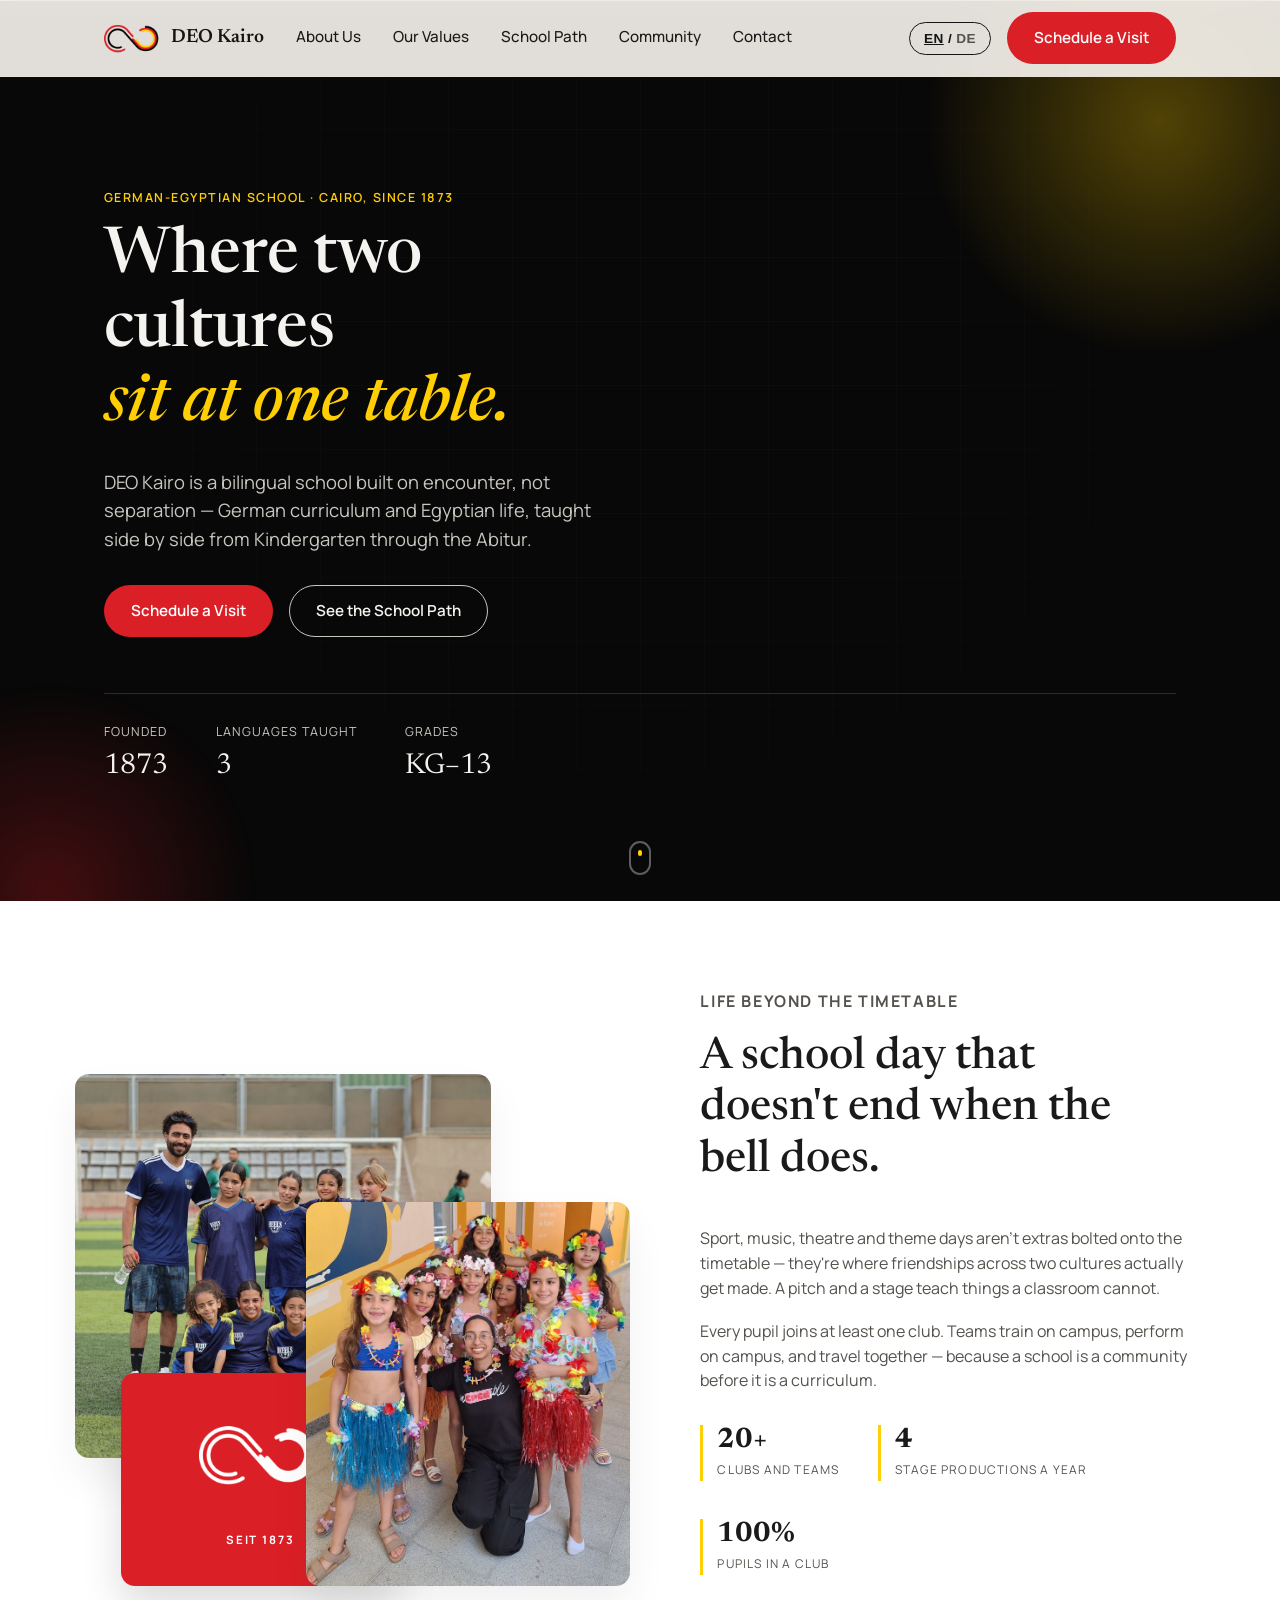
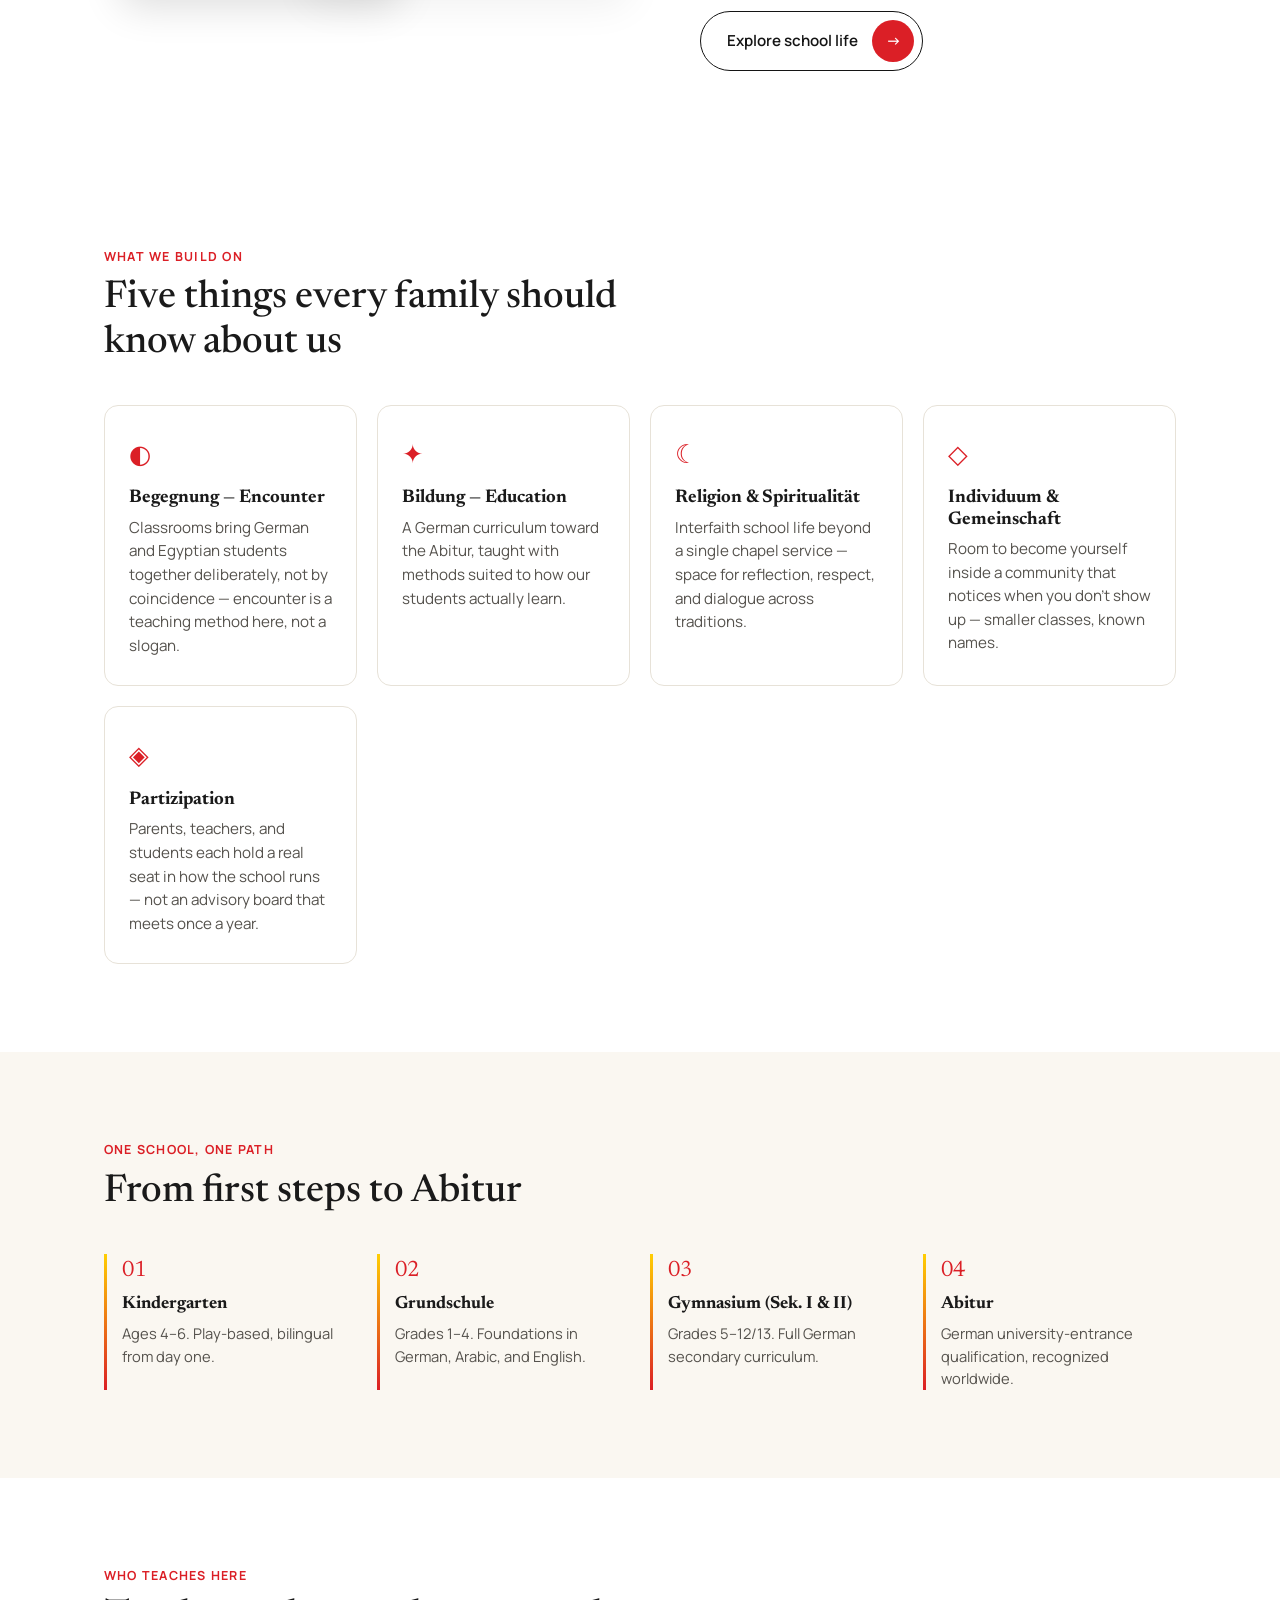
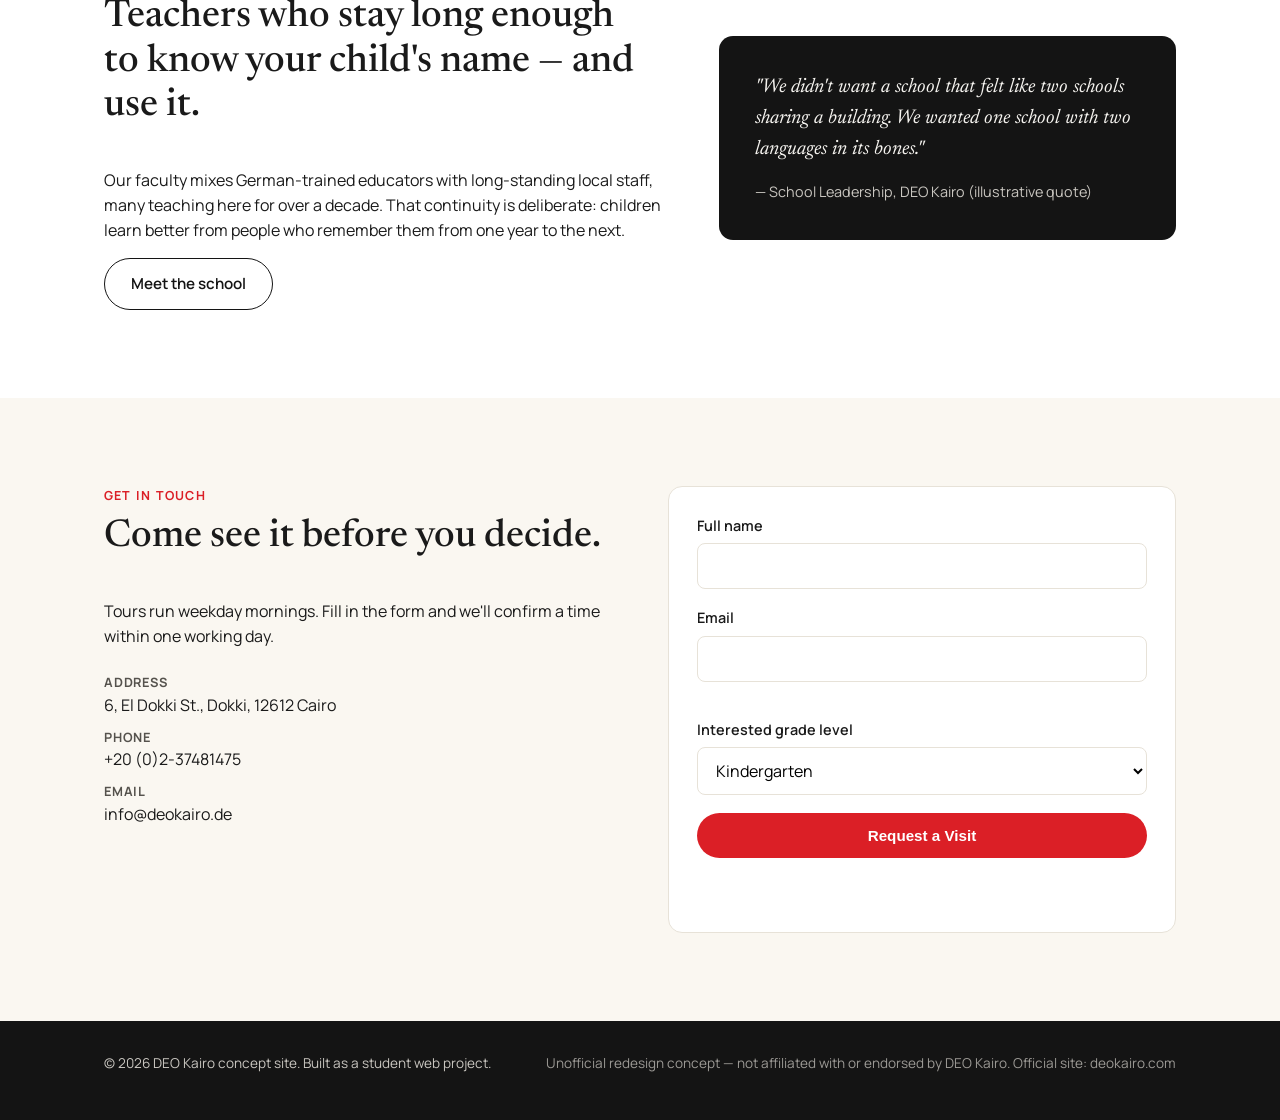
==== commit d6b14097: "Cut out students-running.png and link About Us from the home nav Flood-fill the border-connected whi" ====
--- a/index.html
+++ b/index.html
@@ -25,6 +25,7 @@
       <span data-en="DEO Kairo" data-de="DEO Kairo">DEO Kairo</span>
     </a>
     <nav class="main-nav" id="main-nav">
+      <a href="about.html" data-en="About Us" data-de="Über uns">About Us</a>
       <a href="#pillars" data-en="Our Values" data-de="Unsere Werte">Our Values</a>
       <a href="#path" data-en="School Path" data-de="Schulaufbau">School Path</a>
       <a href="#community" data-en="Community" data-de="Gemeinschaft">Community</a>
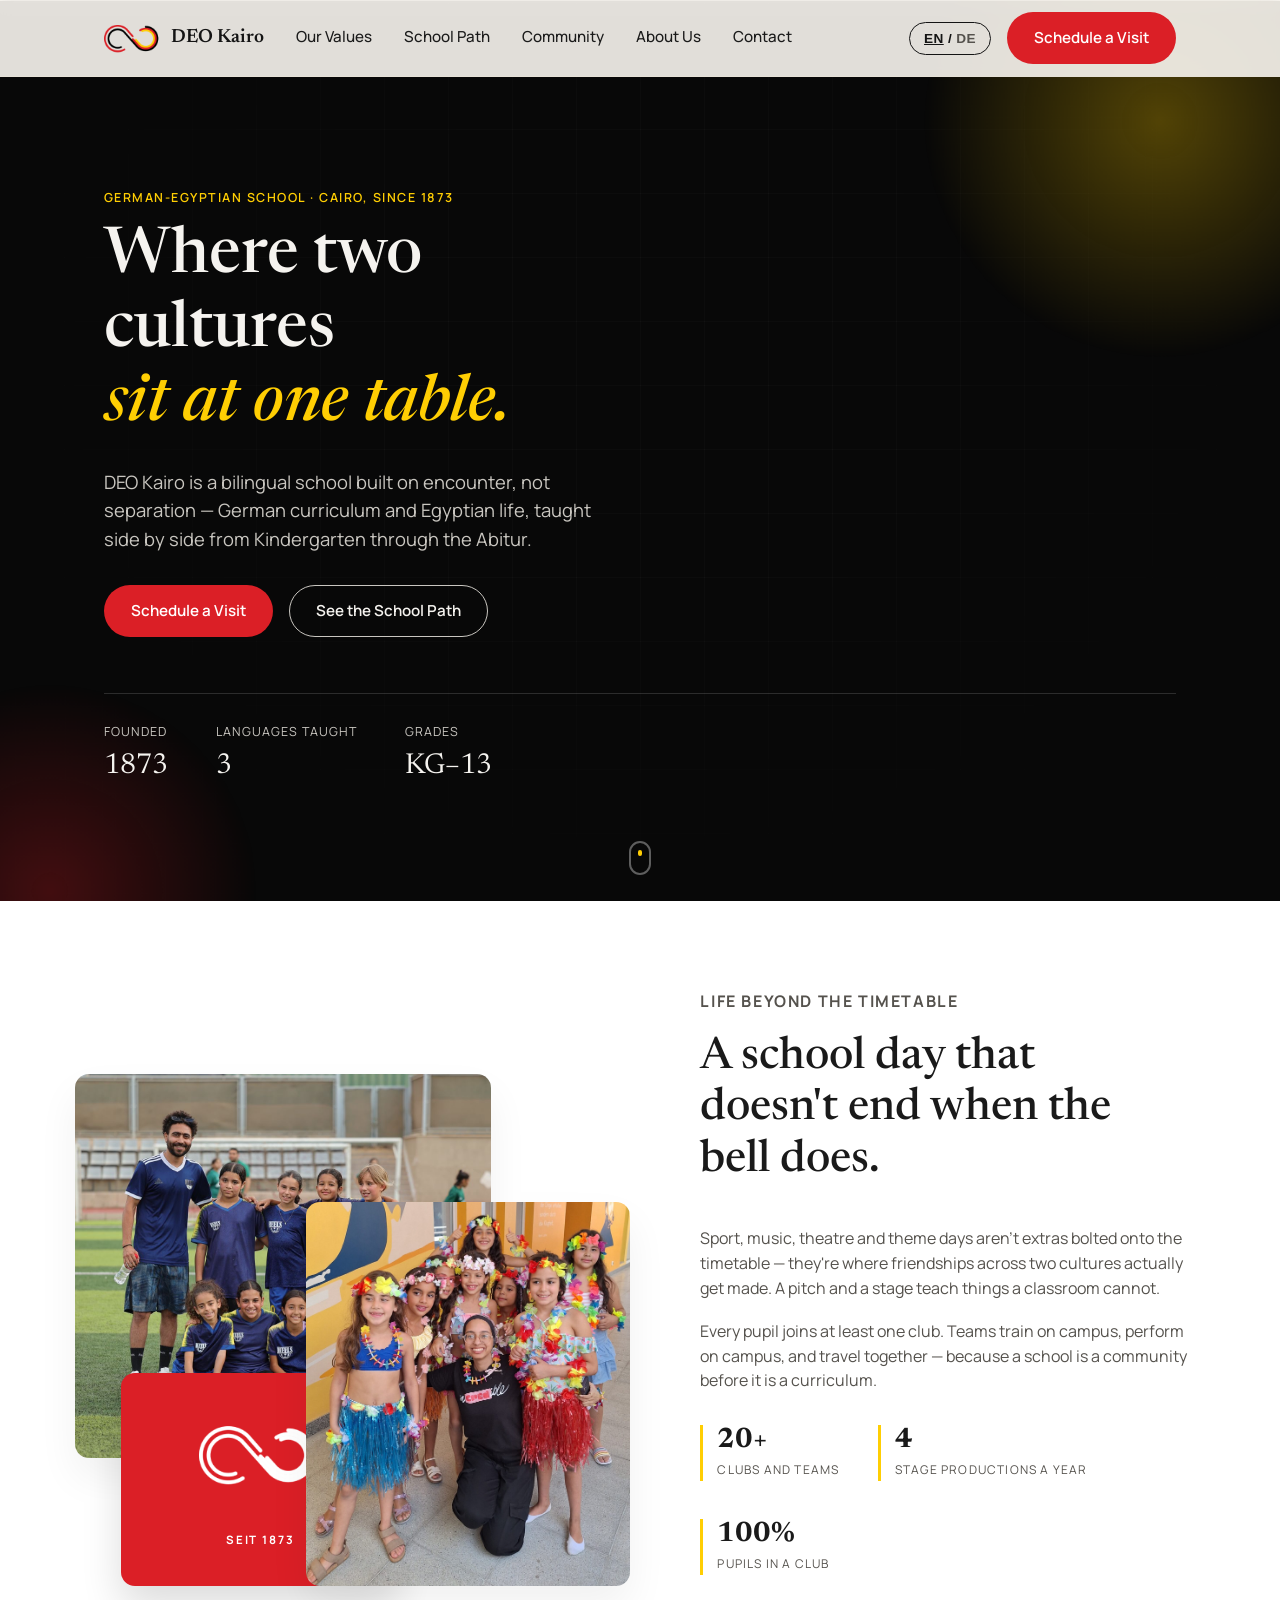
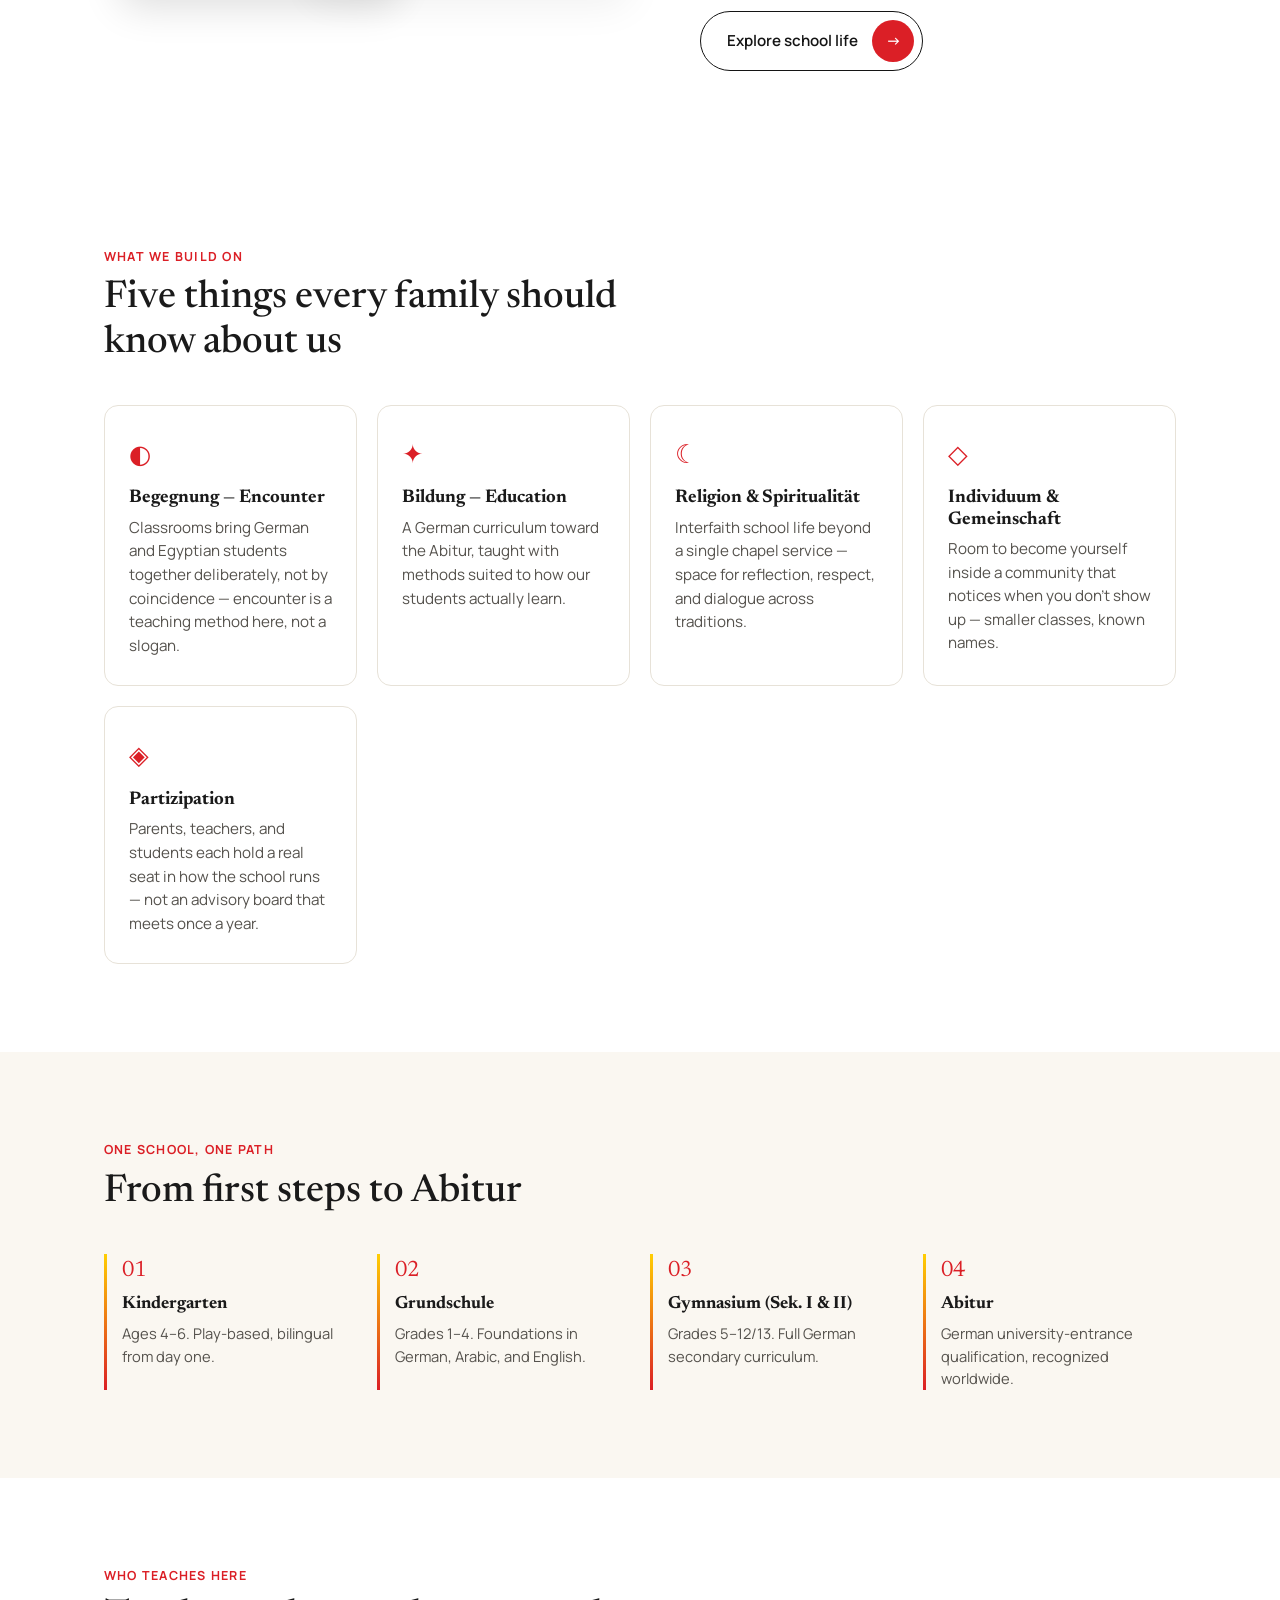
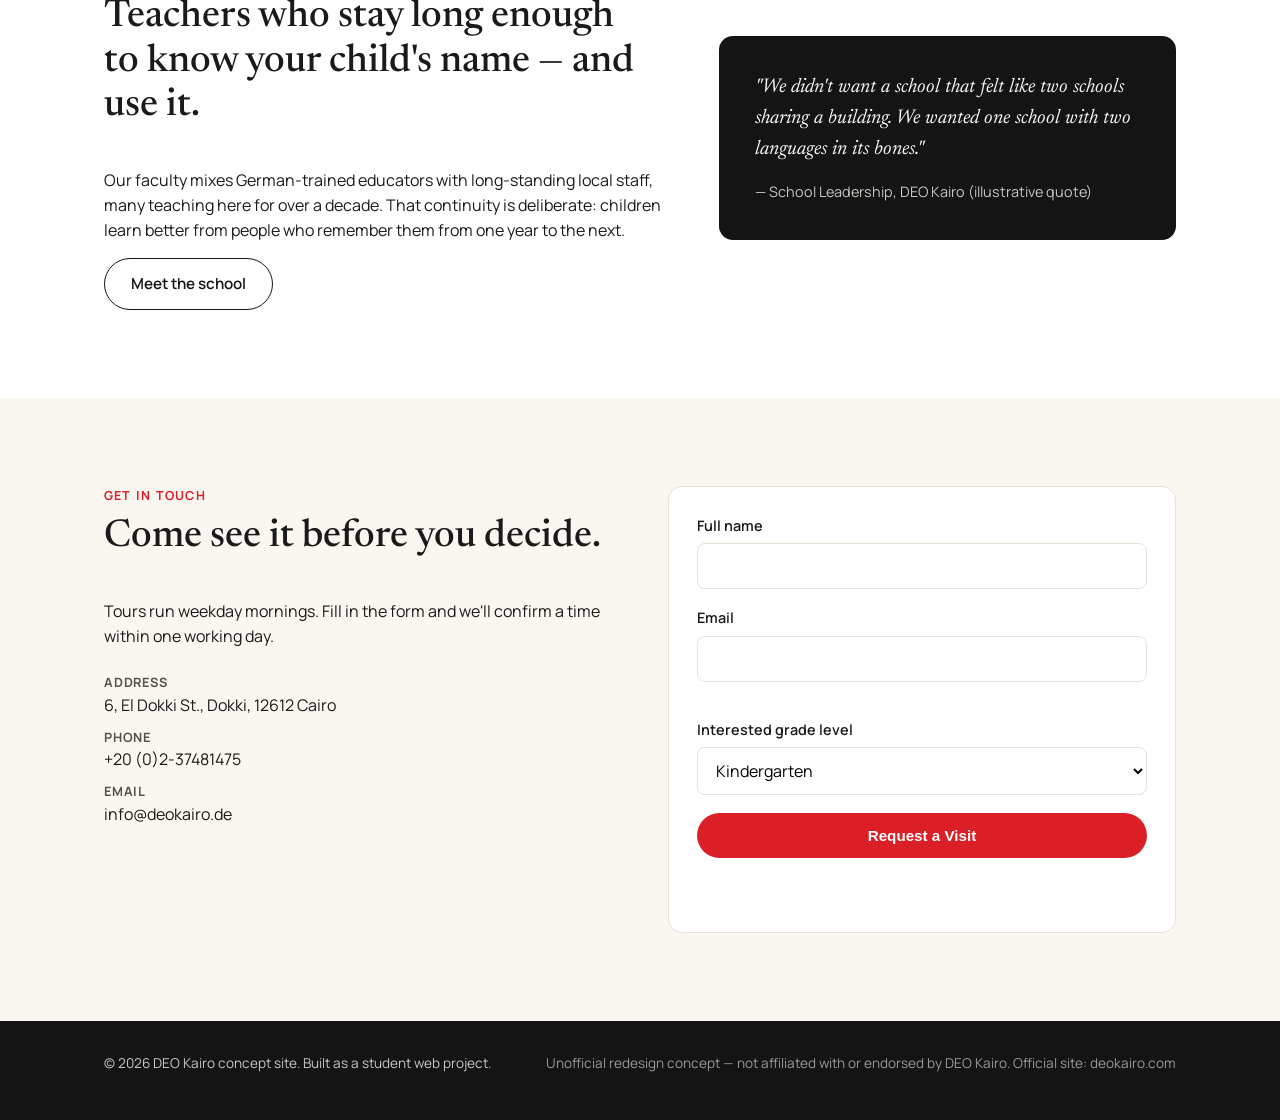
==== commit ea851d34: "Nav: reorder tabs and repair cross-page links on the About page About Us moves to fourth on both pag" ====
--- a/index.html
+++ b/index.html
@@ -25,10 +25,10 @@
       <span data-en="DEO Kairo" data-de="DEO Kairo">DEO Kairo</span>
     </a>
     <nav class="main-nav" id="main-nav">
-      <a href="about.html" data-en="About Us" data-de="Über uns">About Us</a>
-      <a href="#pillars" data-en="Our Values" data-de="Unsere Werte">Our Values</a>
+        <a href="#pillars" data-en="Our Values" data-de="Unsere Werte">Our Values</a>
       <a href="#path" data-en="School Path" data-de="Schulaufbau">School Path</a>
       <a href="#community" data-en="Community" data-de="Gemeinschaft">Community</a>
+      <a href="about.html" data-en="About Us" data-de="Über uns">About Us</a>
       <a href="#contact" data-en="Contact" data-de="Kontakt">Contact</a>
     </nav>
     <div class="header-actions">
--- a/css/style.css
+++ b/css/style.css
@@ -786,6 +786,53 @@
 .path-track li:hover .path-step {
   transform: scale(1.15);
   color: var(--red-dark);
+}
+
+/* ---- The stage numbers bounce in as each card reveals ----
+   Driven by the card's .is-visible class, so it lands in step with the rule
+   drawing beside it and staggers with --i. It plays once and settles, rather
+   than looping - a number bobbing forever would pull the eye off the copy. */
+@keyframes path-step-bounce {
+    0% { transform: translateY(0)     scale(1);    }
+   26% { transform: translateY(-11px) scale(1.10); }
+   46% { transform: translateY(0)     scale(0.96); }
+   64% { transform: translateY(-5px)  scale(1.03); }
+   80% { transform: translateY(0)     scale(0.99); }
+  100% { transform: translateY(0)     scale(1);    }
+}
+.js .path-track li.is-visible .path-step {
+  animation: path-step-bounce 900ms var(--ease-out) both;
+  animation-delay: calc(var(--i, 0) * var(--stagger) + 280ms);
+}
+
+/* ---- Touch screens: the numbered stage cards stay put ----
+   On a touch device :hover latches on tap and the card is left displaced,
+   which reads as a glitch. Nothing here changes their look - only the
+   movement is removed. ---- */
+@media (hover: none), (pointer: coarse) {
+  /* Only the HOVER states are neutralised. The base selectors are left alone
+     so the reveal bounce still plays on touch devices. */
+  .path-track li,
+  .path-track li:hover,
+  .path-track li:focus-within,
+  .path-track li:active {
+    transform: none !important;
+    transition: none !important;
+  }
+  .path-track li:hover .path-step,
+  .path-track li:focus-within .path-step,
+  .path-track li:active .path-step {
+    color: var(--red) !important;      /* the resting colour, unchanged */
+  }
+  /* Once the bounce has finished the number must sit perfectly still, so a
+     latched :hover after a tap cannot scale it. */
+  .path-track li:hover .path-step { animation-play-state: running; }
+}
+@media (hover: none), (pointer: coarse) {
+  .path-track li.is-visible:hover .path-step,
+  .path-track li.is-visible:active .path-step {
+    transform: none;
+  }
 }
 
 /* ---- Community quote: gentle tilt that settles on reveal ---- */
@@ -1074,6 +1121,9 @@
     animation: none !important;
   }
   .path-track li::before { transform: scaleY(1) !important; }
+  .js .path-track li.is-visible .path-step {
+    animation: none !important; transform: none !important;
+  }
 
   /* Collage layers hold still */
   .collage:hover .collage-base,
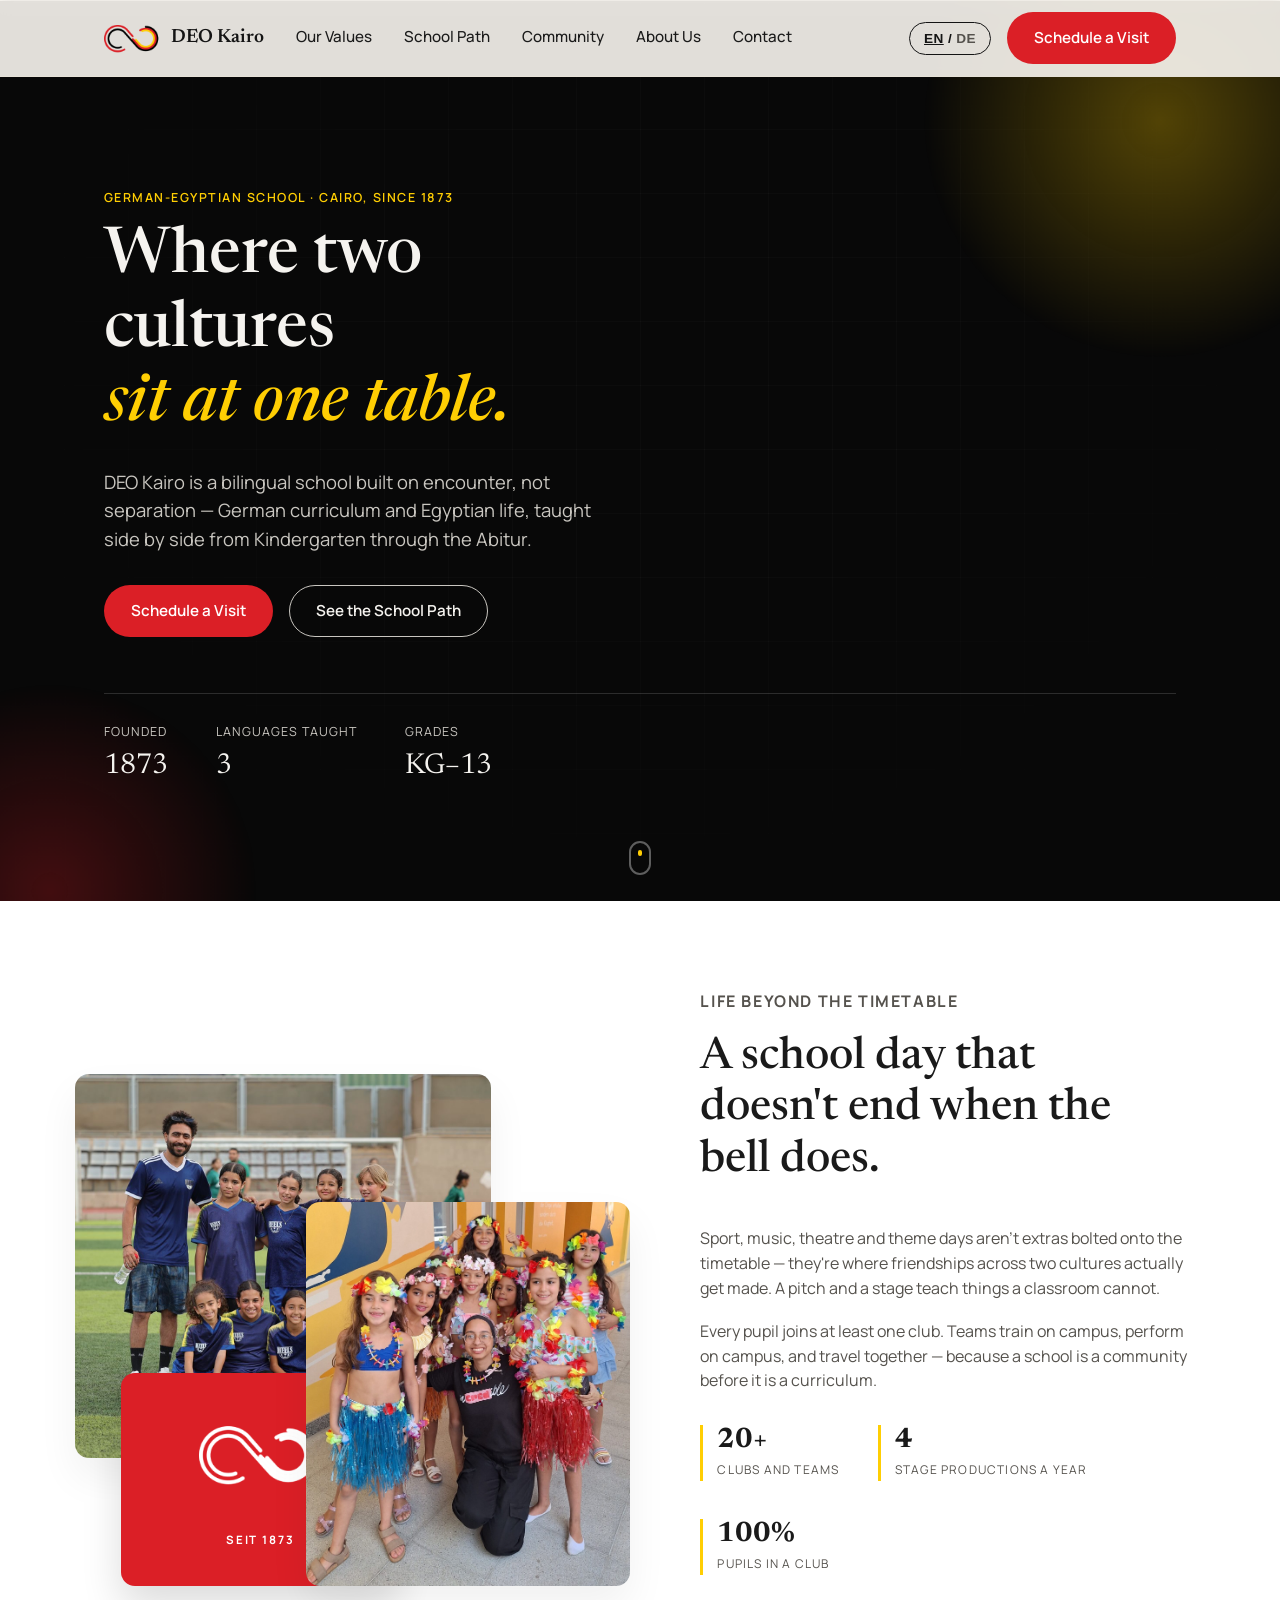
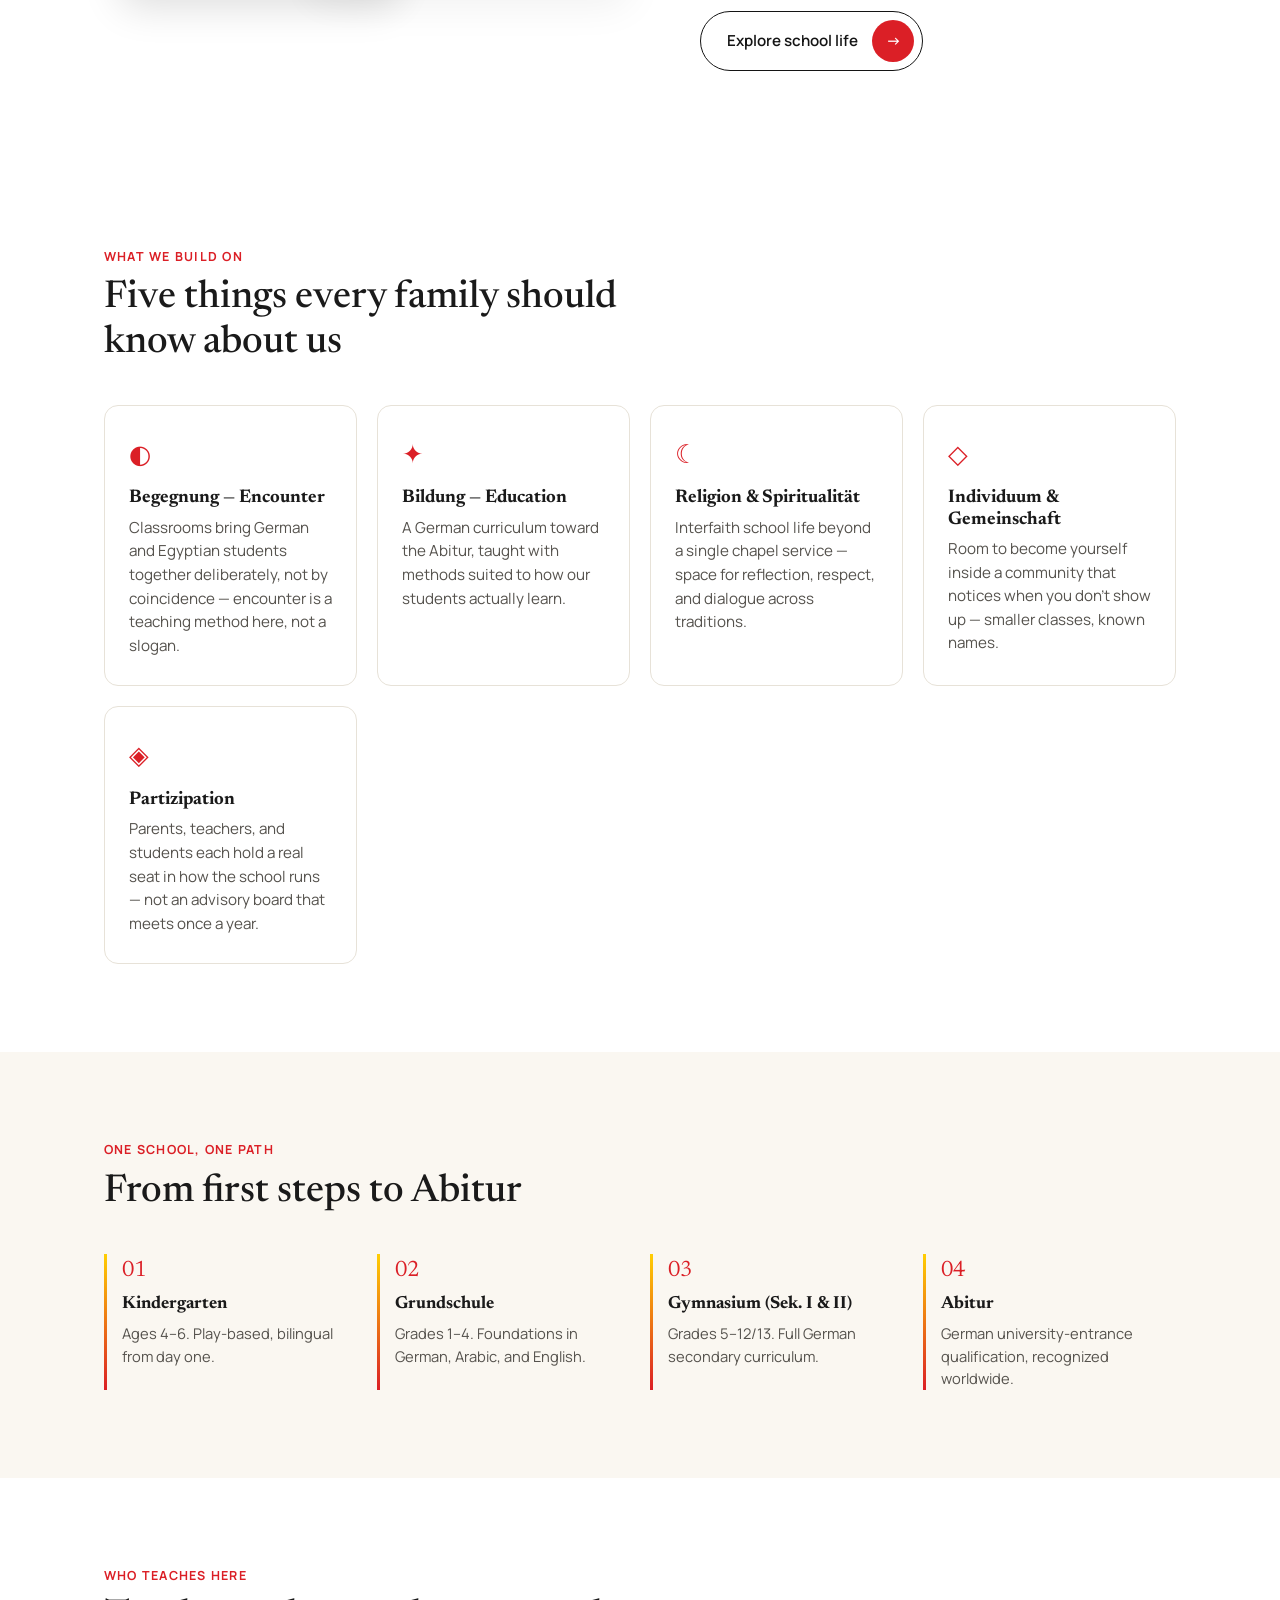
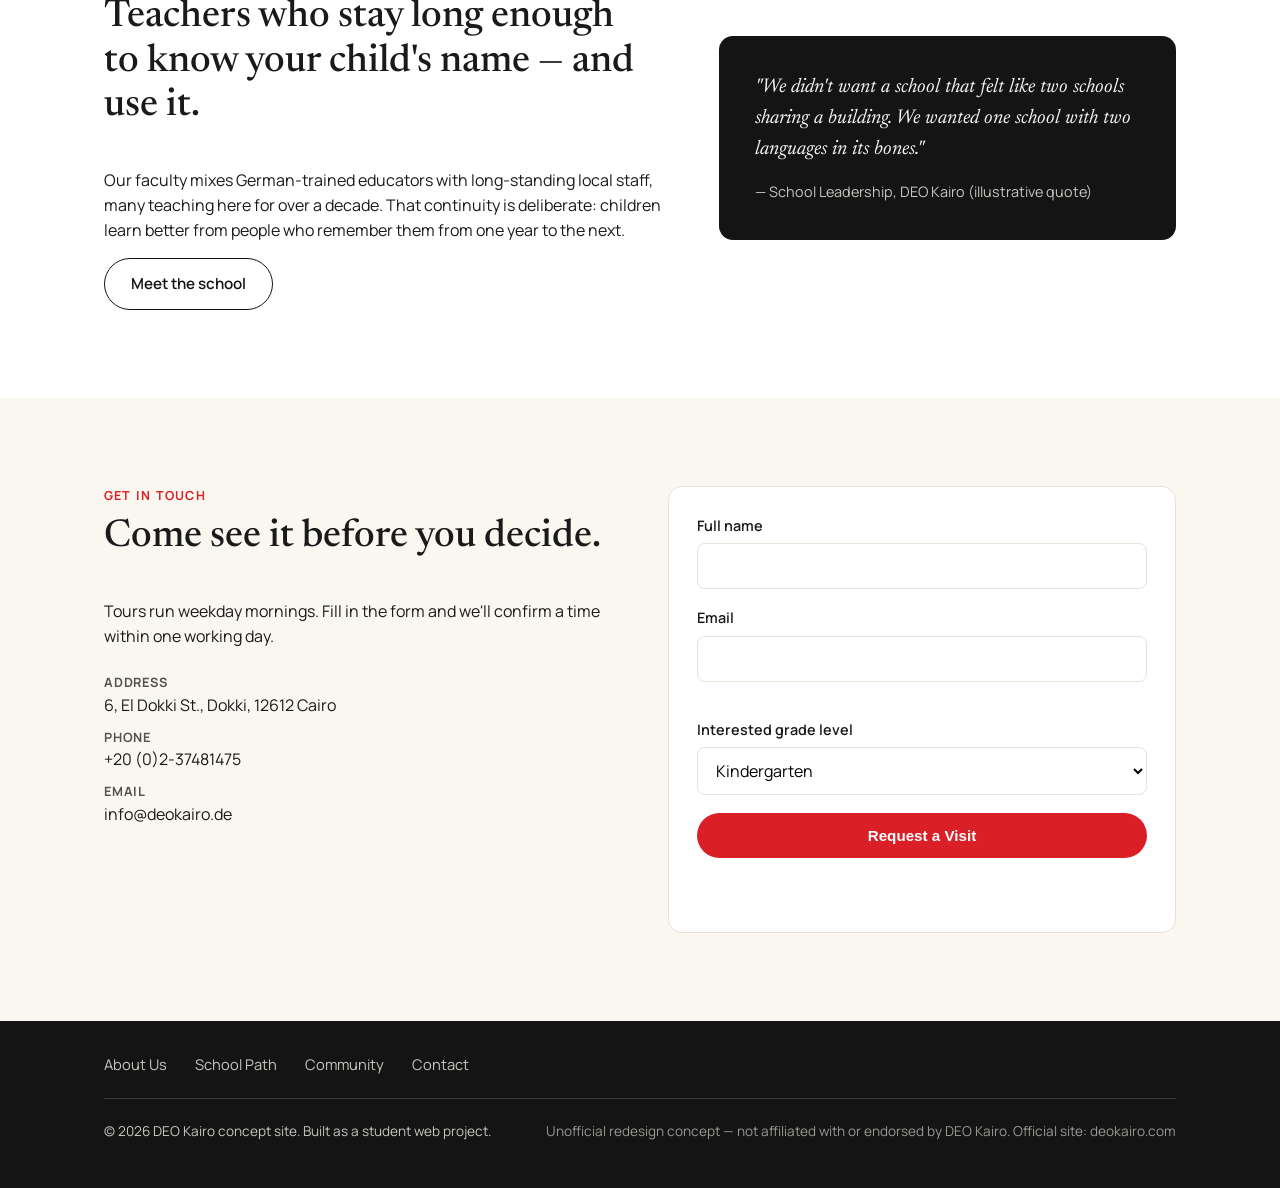
==== commit 9019a042: "Connect every page to the contact page Repoints the last links that still went to index.html's inlin" ====
--- a/index.html
+++ b/index.html
@@ -29,13 +29,17 @@
       <a href="#path" data-en="School Path" data-de="Schulaufbau">School Path</a>
       <a href="#community" data-en="Community" data-de="Gemeinschaft">Community</a>
       <a href="about.html" data-en="About Us" data-de="Über uns">About Us</a>
-      <a href="#contact" data-en="Contact" data-de="Kontakt">Contact</a>
+      <!-- Every contact CTA on this page now opens the dedicated contact page;
+           V1 is reachable from the switcher chip there. The #contact section
+           further down is no longer linked from anywhere - kept only so the
+           page still reads as a whole. -->
+      <a href="contact-v2.html" data-en="Contact" data-de="Kontakt">Contact</a>
     </nav>
     <div class="header-actions">
       <button class="lang-toggle" id="lang-toggle" aria-label="Switch language to German">
         <span class="lang-current">EN</span> / <span class="lang-other">DE</span>
       </button>
-      <a href="#contact" class="btn btn-primary nav-cta" data-en="Schedule a Visit" data-de="Termin vereinbaren">Schedule a Visit</a>
+      <a href="contact-v2.html" class="btn btn-primary nav-cta" data-en="Schedule a Visit" data-de="Termin vereinbaren">Schedule a Visit</a>
     </div>
     <button class="menu-toggle" id="menu-toggle" aria-expanded="false" aria-controls="main-nav">
       <span></span><span></span><span></span>
@@ -71,7 +75,7 @@
         DEO Kairo is a bilingual school built on encounter, not separation — German curriculum and Egyptian life, taught side by side from Kindergarten through the Abitur.
       </p>
       <div class="hero-actions hero-anim" style="--i:3">
-        <a href="#contact" class="btn btn-primary" data-en="Schedule a Visit" data-de="Termin vereinbaren">Schedule a Visit</a>
+        <a href="contact-v2.html" class="btn btn-primary" data-en="Schedule a Visit" data-de="Termin vereinbaren">Schedule a Visit</a>
         <a href="#path" class="btn btn-ghost" data-en="See the School Path" data-de="Schulaufbau ansehen">See the School Path</a>
       </div>
       <dl class="hero-stats hero-anim" style="--i:4">
@@ -143,7 +147,7 @@
           <div><b>100%</b><span data-en="Pupils in a club" data-de="Schüler in einer AG">Pupils in a club</span></div>
         </div>
 
-        <a class="btn-arrow-cta" href="#contact" data-reveal style="--i:6">
+        <a class="btn-arrow-cta" href="contact-v2.html" data-reveal style="--i:6">
           <span data-en="Explore school life" data-de="Schulleben entdecken">Explore school life</span>
           <span class="circle" aria-hidden="true">→</span>
         </a>
@@ -221,7 +225,7 @@
         <p class="section-eyebrow" data-reveal style="--i:0" data-en="Who teaches here" data-de="Wer hier unterrichtet">Who teaches here</p>
         <h2 data-reveal style="--i:1" data-en="Teachers who stay long enough to know your child's name — and use it." data-de="Lehrkräfte, die lange genug bleiben, um den Namen Ihres Kindes zu kennen — und ihn zu benutzen.">Teachers who stay long enough to know your child's name — and use it.</h2>
         <p data-reveal style="--i:2" data-en="Our faculty mixes German-trained educators with long-standing local staff, many teaching here for over a decade. That continuity is deliberate: children learn better from people who remember them from one year to the next." data-de="Unser Kollegium besteht aus deutsch ausgebildeten Lehrkräften und langjährigem lokalen Personal, viele seit über zehn Jahren im Haus. Diese Kontinuität ist bewusst gewählt: Kinder lernen besser bei Menschen, die sie von Jahr zu Jahr kennen.">Our faculty mixes German-trained educators with long-standing local staff, many teaching here for over a decade. That continuity is deliberate: children learn better from people who remember them from one year to the next.</p>
-        <a href="#contact" class="btn btn-ghost" data-reveal style="--i:3" data-en="Meet the school" data-de="Schule kennenlernen">Meet the school</a>
+        <a href="contact-v2.html" class="btn btn-ghost" data-reveal style="--i:3" data-en="Meet the school" data-de="Schule kennenlernen">Meet the school</a>
       </div>
       <div class="community-quote" data-reveal style="--i:2">
         <blockquote data-en="&quot;We didn't want a school that felt like two schools sharing a building. We wanted one school with two languages in its bones.&quot;" data-de="&quot;Wir wollten keine Schule, die sich wie zwei Schulen unter einem Dach anfühlt. Wir wollten eine Schule mit zwei Sprachen in ihrem Kern.&quot;">
@@ -271,9 +275,19 @@
 </main>
 
 <footer class="site-footer">
-  <div class="wrap footer-inner">
-    <p data-en="© 2026 DEO Kairo concept site. Built as a student web project." data-de="© 2026 DEO Kairo Konzeptseite. Erstellt als Studierendenprojekt.">© 2026 DEO Kairo concept site. Built as a student web project.</p>
-    <p class="footer-note" data-en="Unofficial redesign concept — not affiliated with or endorsed by DEO Kairo. Official site: deokairo.com" data-de="Inoffizielles Redesign-Konzept — nicht verbunden mit oder autorisiert von der DEO Kairo. Offizielle Seite: deokairo.com">Unofficial redesign concept — not affiliated with or endorsed by DEO Kairo. Official site: deokairo.com</p>
+  <div class="wrap">
+    <!-- The other three pages carry a footer nav; this one had none, so the
+         home page was the only page you could not leave from the bottom. -->
+    <nav class="footer-links" aria-label="Pages">
+      <a href="about.html" data-en="About Us" data-de="Über uns">About Us</a>
+      <a href="#path" data-en="School Path" data-de="Schulaufbau">School Path</a>
+      <a href="#community" data-en="Community" data-de="Gemeinschaft">Community</a>
+      <a href="contact-v2.html" data-en="Contact" data-de="Kontakt">Contact</a>
+    </nav>
+    <div class="footer-inner">
+      <p data-en="© 2026 DEO Kairo concept site. Built as a student web project." data-de="© 2026 DEO Kairo Konzeptseite. Erstellt als Studierendenprojekt.">© 2026 DEO Kairo concept site. Built as a student web project.</p>
+      <p class="footer-note" data-en="Unofficial redesign concept — not affiliated with or endorsed by DEO Kairo. Official site: deokairo.com" data-de="Inoffizielles Redesign-Konzept — nicht verbunden mit oder autorisiert von der DEO Kairo. Offizielle Seite: deokairo.com">Unofficial redesign concept — not affiliated with or endorsed by DEO Kairo. Official site: deokairo.com</p>
+    </div>
   </div>
 </footer>
 
--- a/css/style.css
+++ b/css/style.css
@@ -518,6 +518,24 @@
   padding: 32px 0;
   font-size: 0.85rem;
 }
+/* Footer nav row. Sits above the two lines of small print, separated by the
+   same hairline the rest of the site uses on dark ground. */
+.footer-links {
+  display: flex;
+  flex-wrap: wrap;
+  gap: 14px 28px;
+  padding-bottom: 22px;
+  margin-bottom: 22px;
+  border-bottom: 1px solid rgba(245, 243, 239, 0.16);
+  font-size: 0.92rem;
+}
+.footer-links a {
+  color: var(--text-muted-dark);
+  text-decoration: none;
+  transition: color var(--dur-fast) var(--ease-out);
+}
+.footer-links a:hover { color: var(--gold); }
+
 .footer-inner {
   display: flex;
   justify-content: space-between;
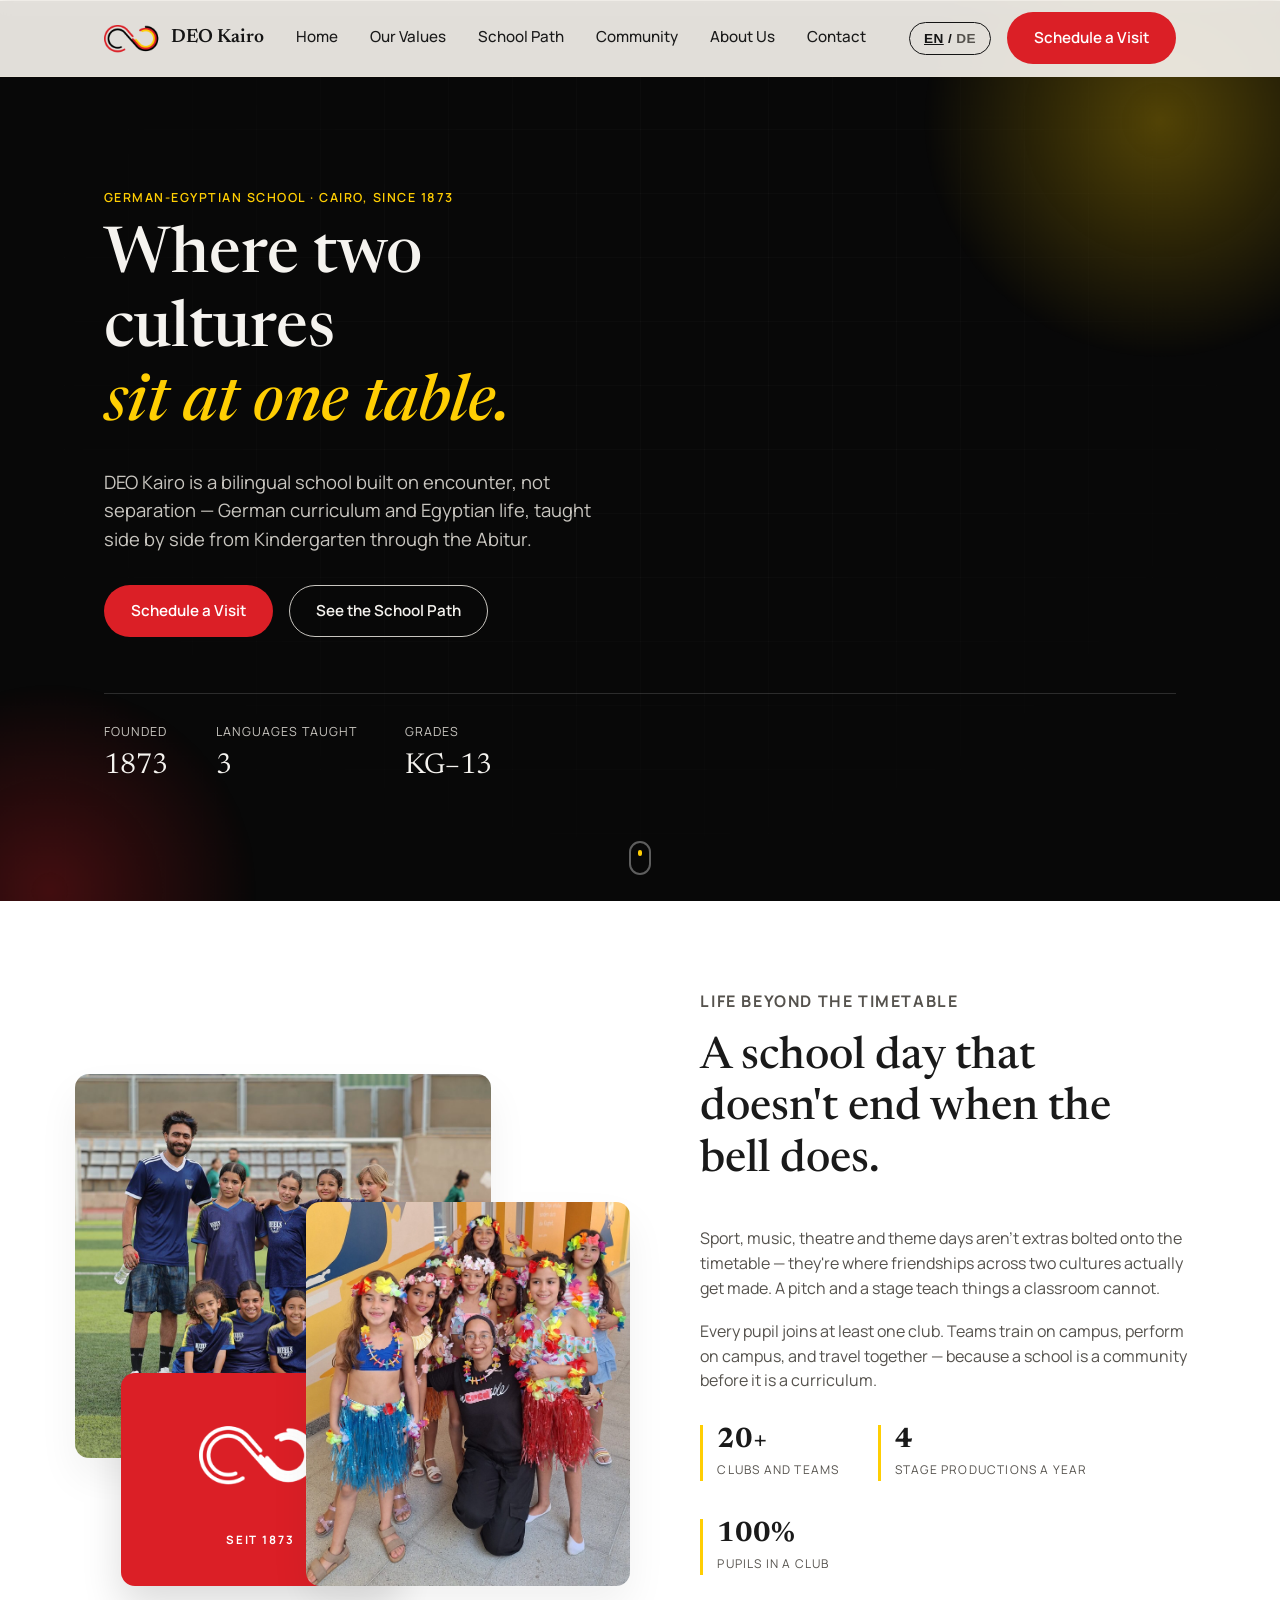
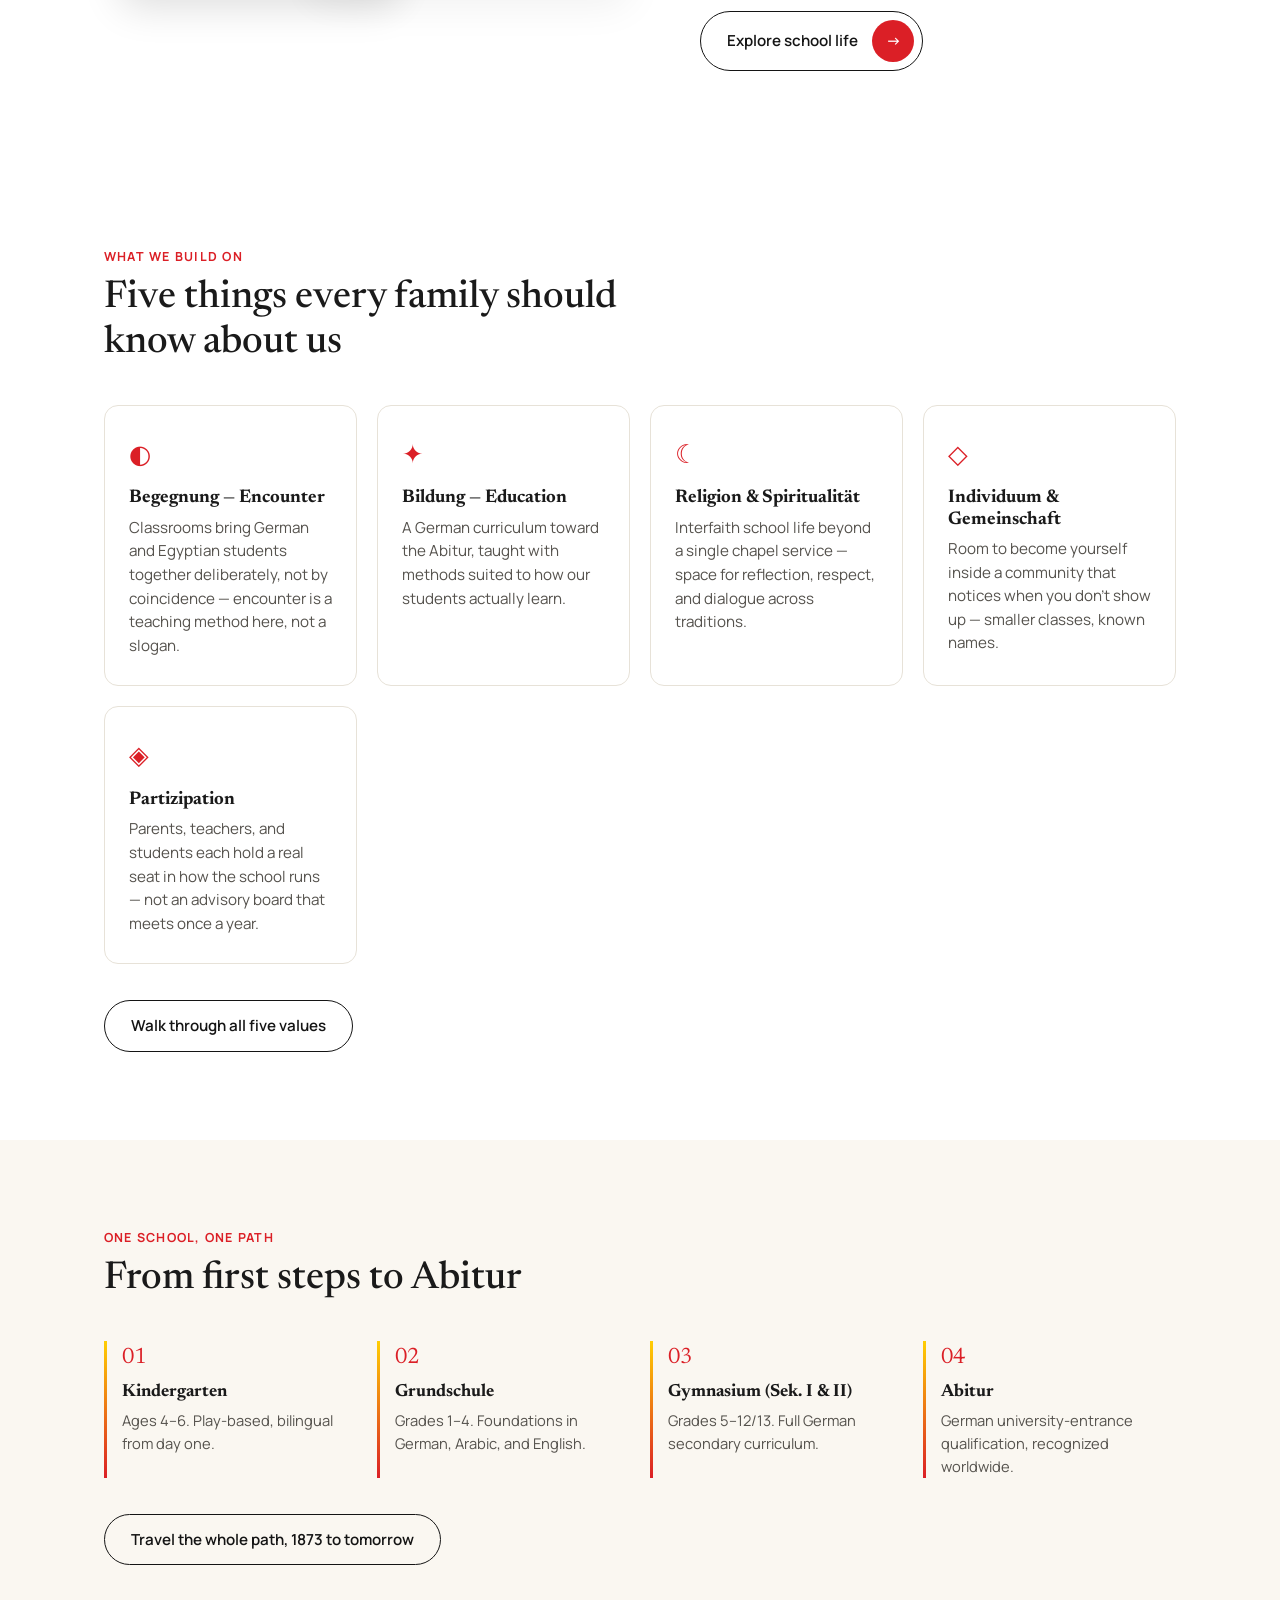
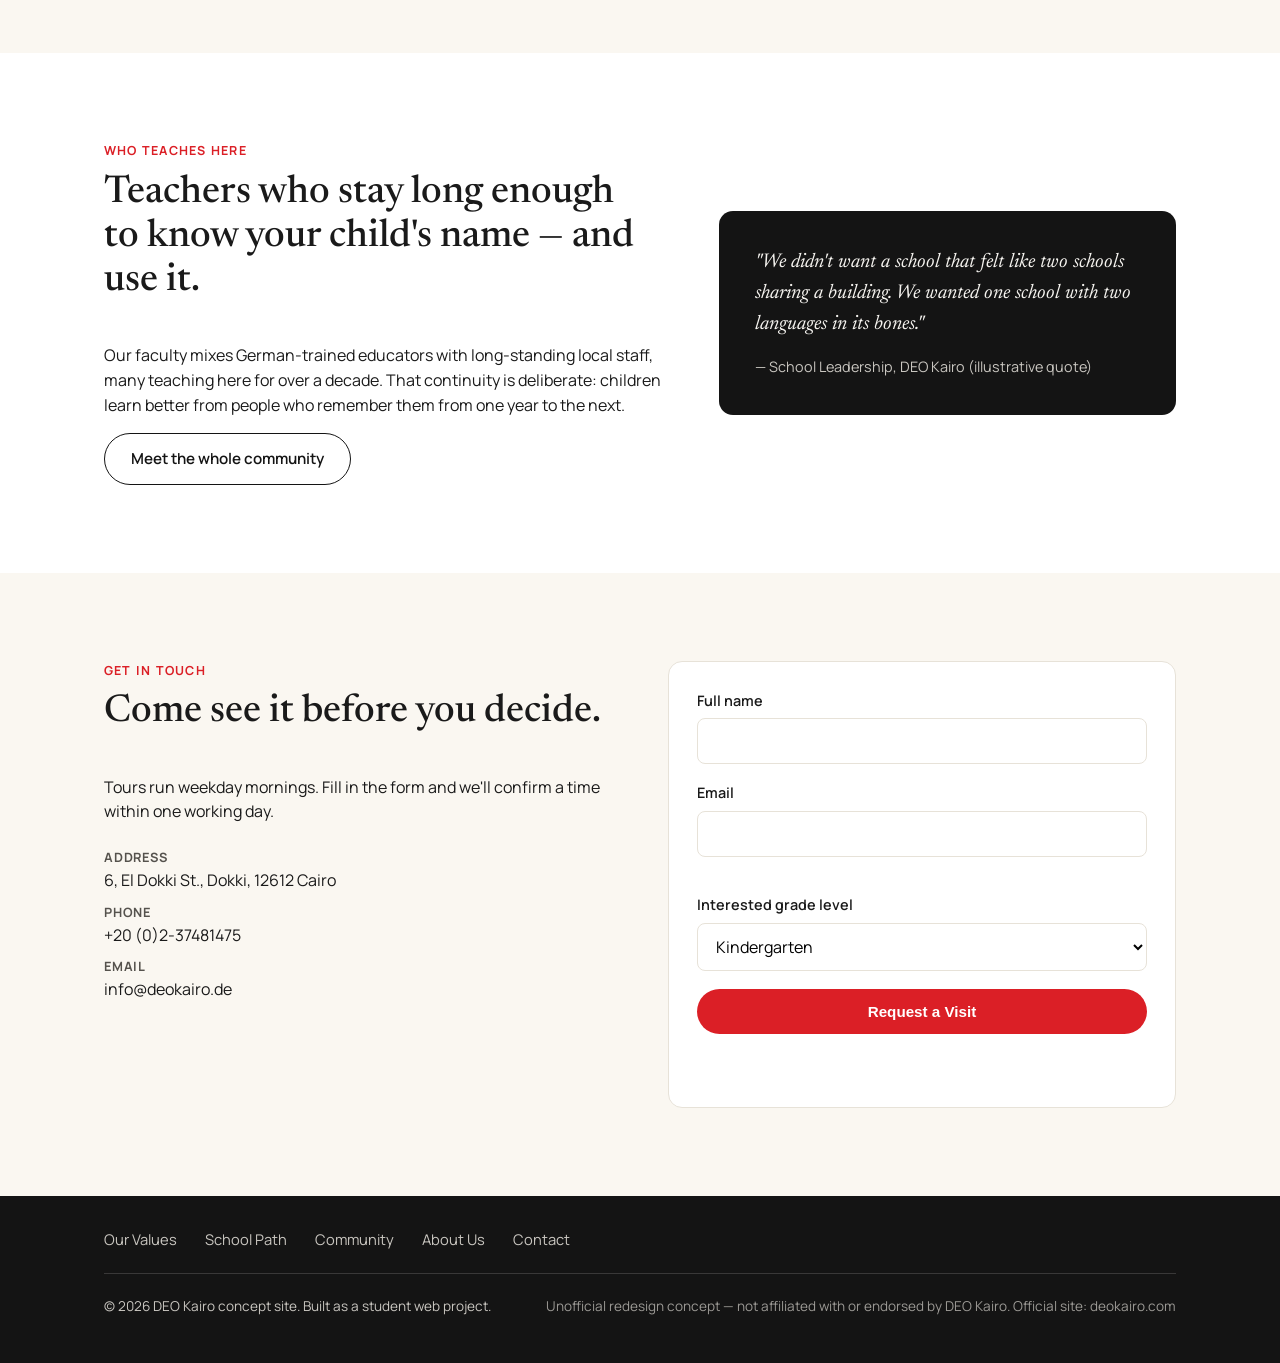
==== commit a022dfef: "Our Values V2: centre the infinity and make it hold at every width Positioning and responsiveness on" ====
--- a/index.html
+++ b/index.html
@@ -25,9 +25,13 @@
       <span data-en="DEO Kairo" data-de="DEO Kairo">DEO Kairo</span>
     </a>
     <nav class="main-nav" id="main-nav">
-        <a href="#pillars" data-en="Our Values" data-de="Unsere Werte">Our Values</a>
-      <a href="#path" data-en="School Path" data-de="Schulaufbau">School Path</a>
-      <a href="#community" data-en="Community" data-de="Gemeinschaft">Community</a>
+      <!-- These three used to be in-page anchors. Each is now a page of its
+           own; the sections further down remain as the home page's summary of
+           them. -->
+      <a href="index.html" data-en="Home" data-de="Start">Home</a>
+      <a href="values.html" data-en="Our Values" data-de="Unsere Werte">Our Values</a>
+      <a href="school-path.html" data-en="School Path" data-de="Schulaufbau">School Path</a>
+      <a href="community.html" data-en="Community" data-de="Gemeinschaft">Community</a>
       <a href="about.html" data-en="About Us" data-de="Über uns">About Us</a>
       <!-- Every contact CTA on this page now opens the dedicated contact page;
            V1 is reachable from the switcher chip there. The #contact section
@@ -76,7 +80,7 @@
       </p>
       <div class="hero-actions hero-anim" style="--i:3">
         <a href="contact-v2.html" class="btn btn-primary" data-en="Schedule a Visit" data-de="Termin vereinbaren">Schedule a Visit</a>
-        <a href="#path" class="btn btn-ghost" data-en="See the School Path" data-de="Schulaufbau ansehen">See the School Path</a>
+        <a href="school-path.html" class="btn btn-ghost" data-en="See the School Path" data-de="Schulaufbau ansehen">See the School Path</a>
       </div>
       <dl class="hero-stats hero-anim" style="--i:4">
         <div>
@@ -187,6 +191,9 @@
           <p data-en="Parents, teachers, and students each hold a real seat in how the school runs — not an advisory board that meets once a year." data-de="Eltern, Lehrkräfte und Schüler haben echten Einfluss auf die Schulentwicklung — kein Beirat, der nur einmal im Jahr tagt.">Parents, teachers, and students each hold a real seat in how the school runs — not an advisory board that meets once a year.</p>
         </article>
       </div>
+      <p class="section-more" data-reveal style="--i:5">
+        <a class="btn btn-ghost" href="values.html" data-en="Walk through all five values" data-de="Alle fünf Werte durchlaufen">Walk through all five values</a>
+      </p>
     </div>
   </section>
 
@@ -216,6 +223,9 @@
           <p data-en="German university-entrance qualification, recognized worldwide." data-de="Deutsche Hochschulreife, weltweit anerkannt.">German university-entrance qualification, recognized worldwide.</p>
         </li>
       </ol>
+      <p class="section-more" data-reveal style="--i:4">
+        <a class="btn btn-ghost" href="school-path.html" data-en="Travel the whole path, 1873 to tomorrow" data-de="Den ganzen Weg gehen, 1873 bis morgen">Travel the whole path, 1873 to tomorrow</a>
+      </p>
     </div>
   </section>
 
@@ -225,7 +235,7 @@
         <p class="section-eyebrow" data-reveal style="--i:0" data-en="Who teaches here" data-de="Wer hier unterrichtet">Who teaches here</p>
         <h2 data-reveal style="--i:1" data-en="Teachers who stay long enough to know your child's name — and use it." data-de="Lehrkräfte, die lange genug bleiben, um den Namen Ihres Kindes zu kennen — und ihn zu benutzen.">Teachers who stay long enough to know your child's name — and use it.</h2>
         <p data-reveal style="--i:2" data-en="Our faculty mixes German-trained educators with long-standing local staff, many teaching here for over a decade. That continuity is deliberate: children learn better from people who remember them from one year to the next." data-de="Unser Kollegium besteht aus deutsch ausgebildeten Lehrkräften und langjährigem lokalen Personal, viele seit über zehn Jahren im Haus. Diese Kontinuität ist bewusst gewählt: Kinder lernen besser bei Menschen, die sie von Jahr zu Jahr kennen.">Our faculty mixes German-trained educators with long-standing local staff, many teaching here for over a decade. That continuity is deliberate: children learn better from people who remember them from one year to the next.</p>
-        <a href="contact-v2.html" class="btn btn-ghost" data-reveal style="--i:3" data-en="Meet the school" data-de="Schule kennenlernen">Meet the school</a>
+        <a href="community.html" class="btn btn-ghost" data-reveal style="--i:3" data-en="Meet the whole community" data-de="Die ganze Gemeinschaft kennenlernen">Meet the whole community</a>
       </div>
       <div class="community-quote" data-reveal style="--i:2">
         <blockquote data-en="&quot;We didn't want a school that felt like two schools sharing a building. We wanted one school with two languages in its bones.&quot;" data-de="&quot;Wir wollten keine Schule, die sich wie zwei Schulen unter einem Dach anfühlt. Wir wollten eine Schule mit zwei Sprachen in ihrem Kern.&quot;">
@@ -279,9 +289,10 @@
     <!-- The other three pages carry a footer nav; this one had none, so the
          home page was the only page you could not leave from the bottom. -->
     <nav class="footer-links" aria-label="Pages">
+      <a href="values.html" data-en="Our Values" data-de="Unsere Werte">Our Values</a>
+      <a href="school-path.html" data-en="School Path" data-de="Schulaufbau">School Path</a>
+      <a href="community.html" data-en="Community" data-de="Gemeinschaft">Community</a>
       <a href="about.html" data-en="About Us" data-de="Über uns">About Us</a>
-      <a href="#path" data-en="School Path" data-de="Schulaufbau">School Path</a>
-      <a href="#community" data-en="Community" data-de="Gemeinschaft">Community</a>
       <a href="contact-v2.html" data-en="Contact" data-de="Kontakt">Contact</a>
     </nav>
     <div class="footer-inner">
--- a/css/style.css
+++ b/css/style.css
@@ -399,6 +399,10 @@
 .pillar-card h3 { font-size: 1.15rem; }
 .pillar-card p { color: var(--text-muted-light); font-size: 0.95rem; margin-bottom: 0; }
 
+/* Link out of a home-page summary section to the page that expands on it.
+   Each of these three sections now has a page of its own. */
+.section-more { margin: 36px 0 0; }
+
 /* ===== Path ===== */
 .path { background: var(--cream); }
 .path-track {
@@ -559,7 +563,8 @@
     transition: max-height 0.25s ease;
   }
   .js .main-nav.open {
-    max-height: 320px;
+    /* Six items since Home and the three concept pages joined the nav. */
+    max-height: 440px;
     visibility: visible;
   }
   .nav-cta { display: none; }
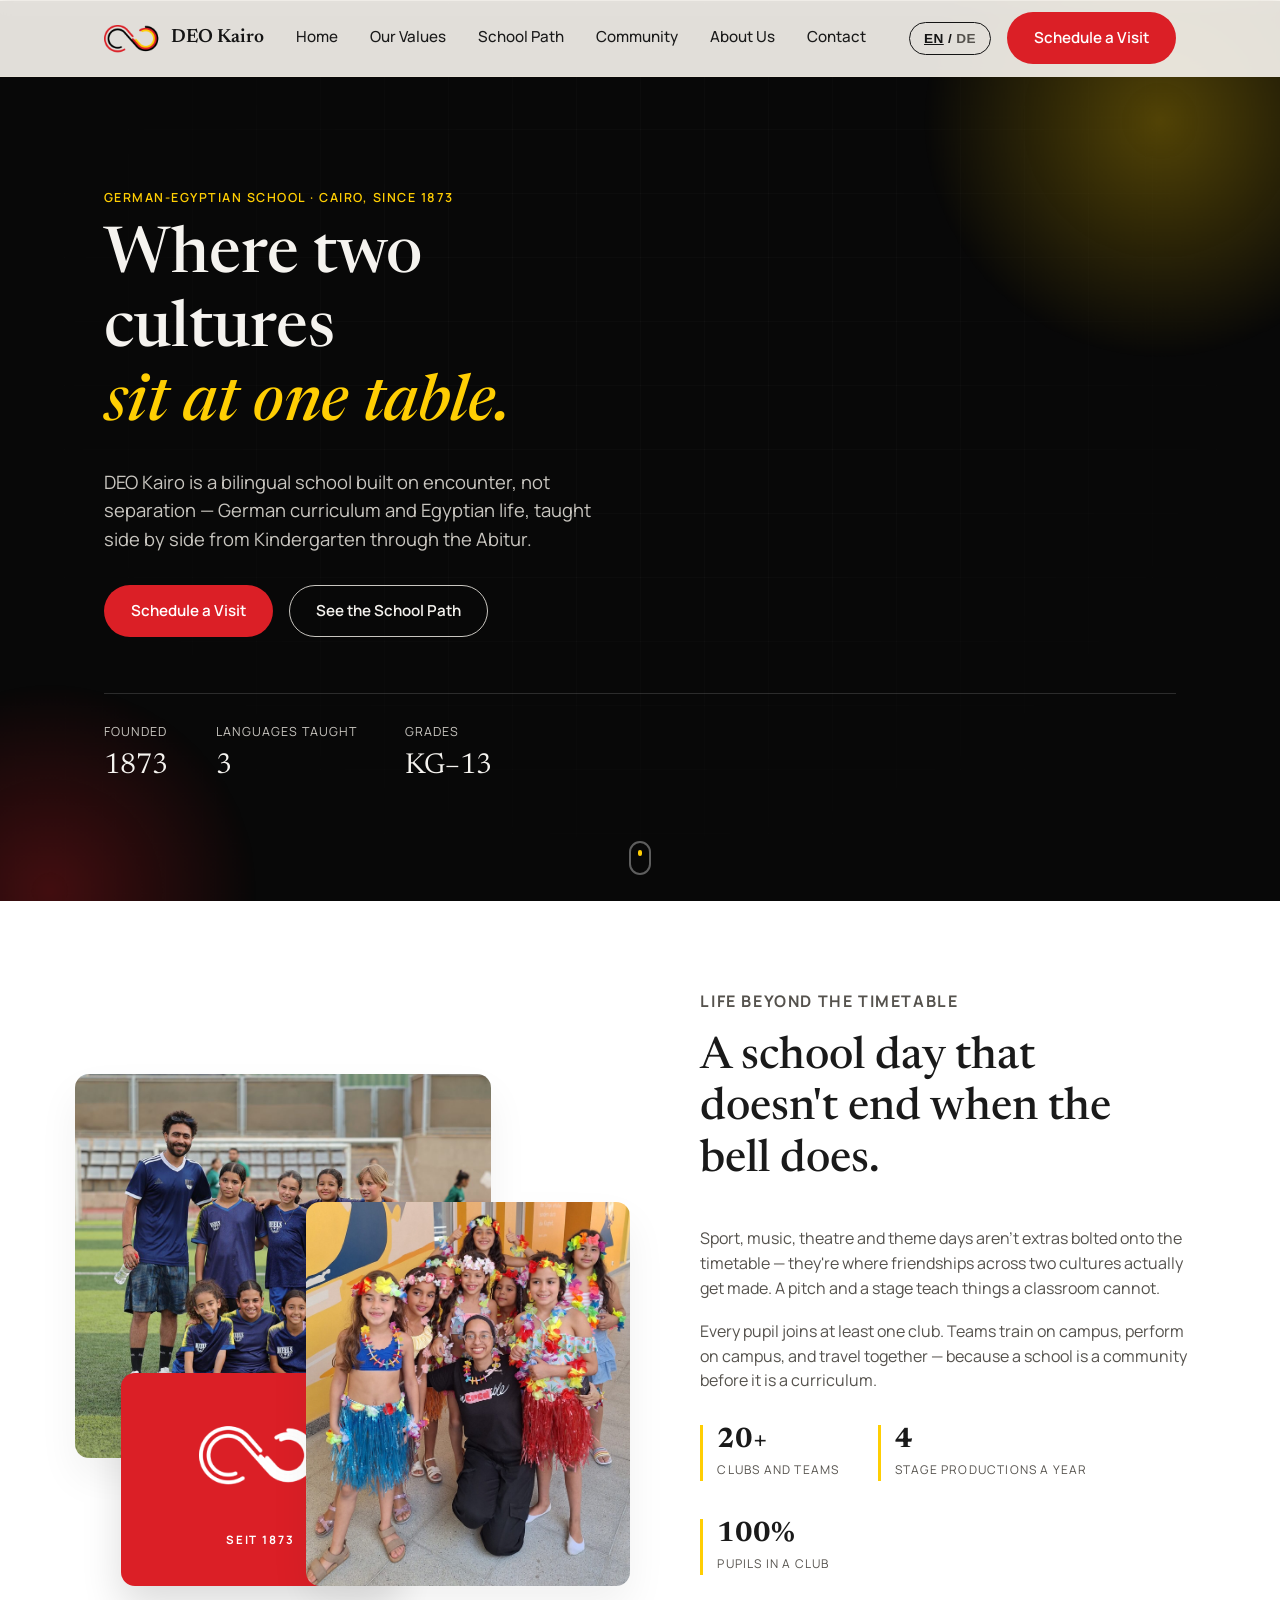
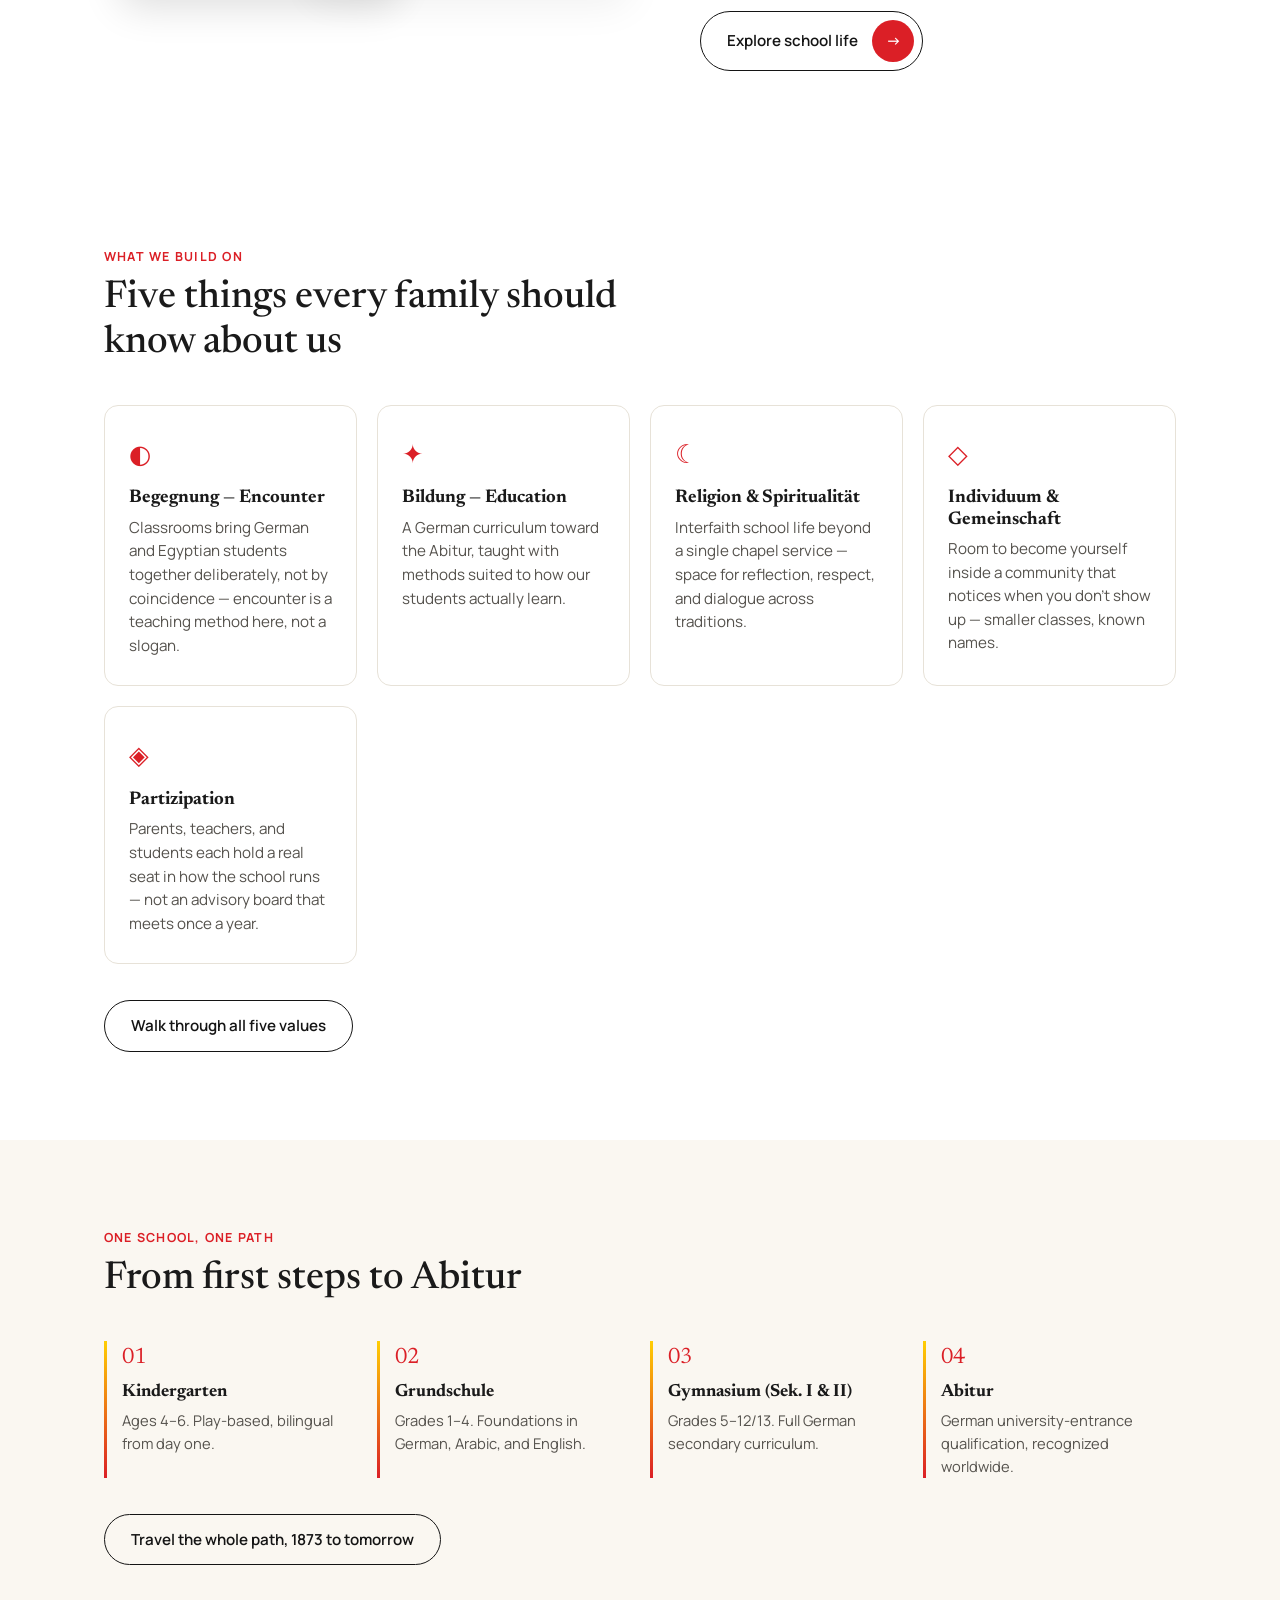
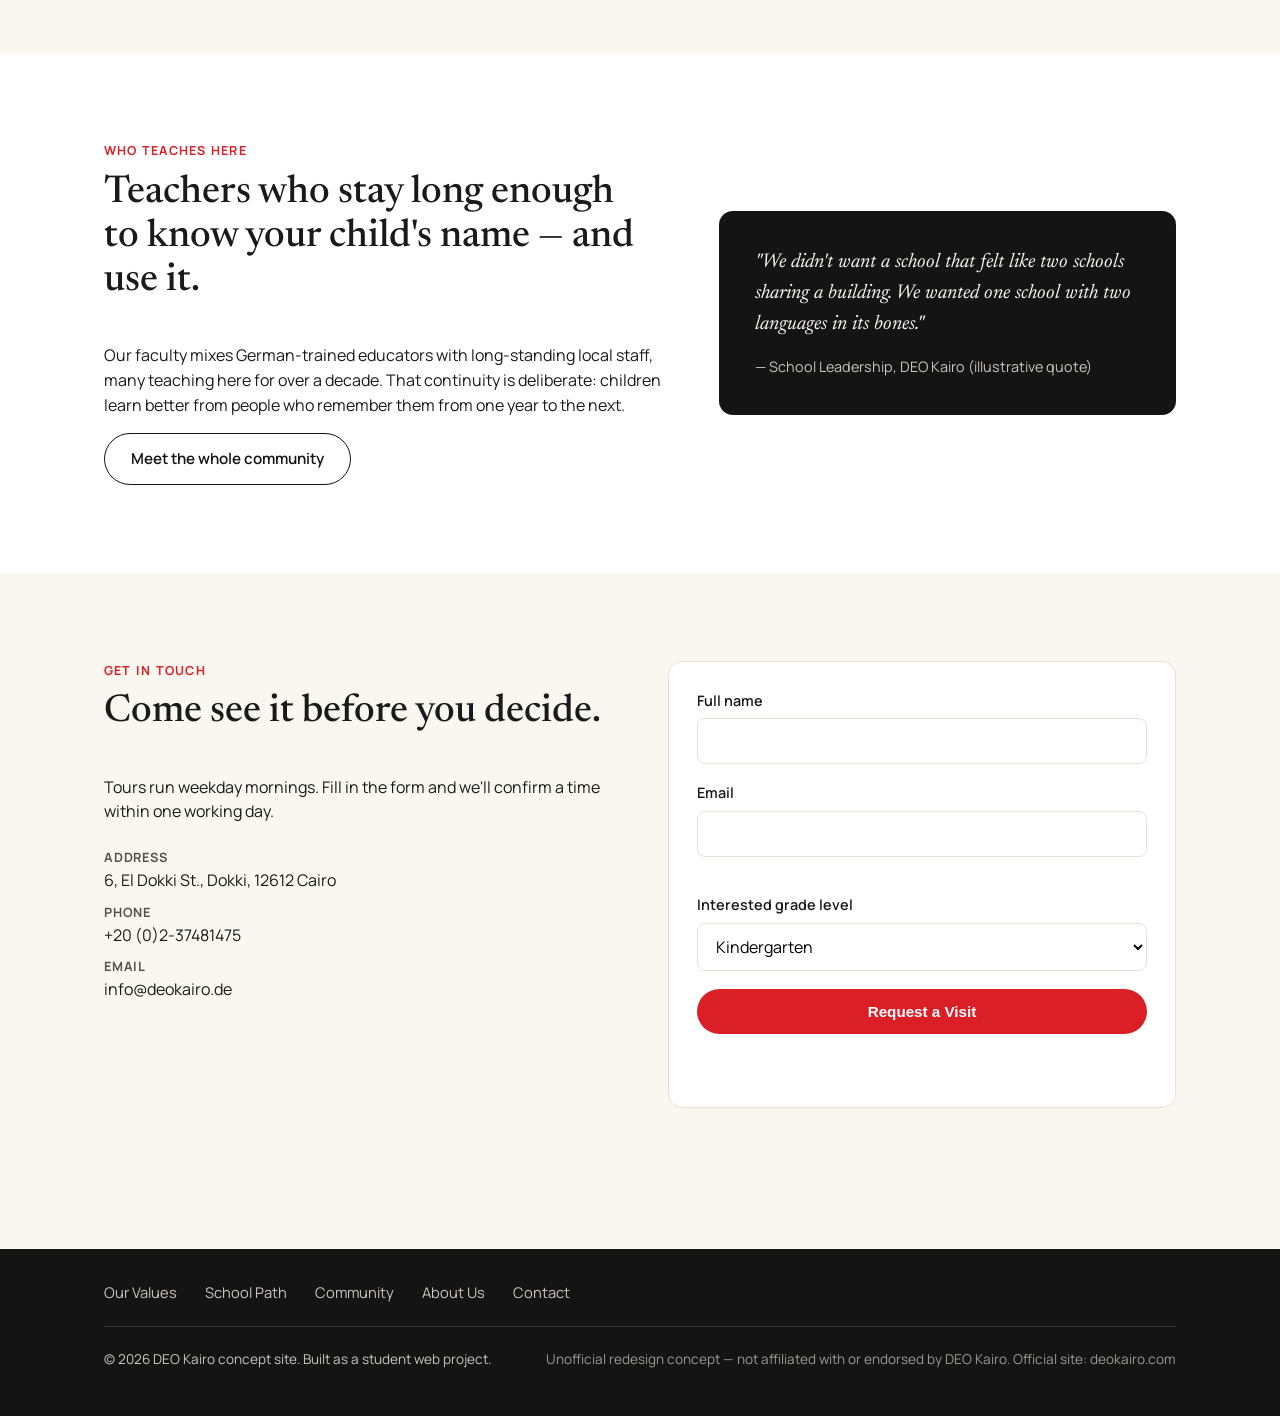
==== commit d41e67dd: "Contact: draw the DEO mark, and retire the version system The mark that forms before the infinity wa" ====
--- a/index.html
+++ b/index.html
@@ -33,17 +33,16 @@
       <a href="school-path.html" data-en="School Path" data-de="Schulaufbau">School Path</a>
       <a href="community.html" data-en="Community" data-de="Gemeinschaft">Community</a>
       <a href="about.html" data-en="About Us" data-de="Über uns">About Us</a>
-      <!-- Every contact CTA on this page now opens the dedicated contact page;
-           V1 is reachable from the switcher chip there. The #contact section
-           further down is no longer linked from anywhere - kept only so the
-           page still reads as a whole. -->
-      <a href="contact-v2.html" data-en="Contact" data-de="Kontakt">Contact</a>
+      <!-- Every contact CTA on this page opens the dedicated contact page. The
+           #contact section further down is no longer linked from anywhere -
+           kept only so the page still reads as a whole. -->
+      <a href="contact.html" data-en="Contact" data-de="Kontakt">Contact</a>
     </nav>
     <div class="header-actions">
       <button class="lang-toggle" id="lang-toggle" aria-label="Switch language to German">
         <span class="lang-current">EN</span> / <span class="lang-other">DE</span>
       </button>
-      <a href="contact-v2.html" class="btn btn-primary nav-cta" data-en="Schedule a Visit" data-de="Termin vereinbaren">Schedule a Visit</a>
+      <a href="contact.html" class="btn btn-primary nav-cta" data-en="Schedule a Visit" data-de="Termin vereinbaren">Schedule a Visit</a>
     </div>
     <button class="menu-toggle" id="menu-toggle" aria-expanded="false" aria-controls="main-nav">
       <span></span><span></span><span></span>
@@ -79,7 +78,7 @@
         DEO Kairo is a bilingual school built on encounter, not separation — German curriculum and Egyptian life, taught side by side from Kindergarten through the Abitur.
       </p>
       <div class="hero-actions hero-anim" style="--i:3">
-        <a href="contact-v2.html" class="btn btn-primary" data-en="Schedule a Visit" data-de="Termin vereinbaren">Schedule a Visit</a>
+        <a href="contact.html" class="btn btn-primary" data-en="Schedule a Visit" data-de="Termin vereinbaren">Schedule a Visit</a>
         <a href="school-path.html" class="btn btn-ghost" data-en="See the School Path" data-de="Schulaufbau ansehen">See the School Path</a>
       </div>
       <dl class="hero-stats hero-anim" style="--i:4">
@@ -151,7 +150,7 @@
           <div><b>100%</b><span data-en="Pupils in a club" data-de="Schüler in einer AG">Pupils in a club</span></div>
         </div>
 
-        <a class="btn-arrow-cta" href="contact-v2.html" data-reveal style="--i:6">
+        <a class="btn-arrow-cta" href="contact.html" data-reveal style="--i:6">
           <span data-en="Explore school life" data-de="Schulleben entdecken">Explore school life</span>
           <span class="circle" aria-hidden="true">→</span>
         </a>
@@ -293,7 +292,7 @@
       <a href="school-path.html" data-en="School Path" data-de="Schulaufbau">School Path</a>
       <a href="community.html" data-en="Community" data-de="Gemeinschaft">Community</a>
       <a href="about.html" data-en="About Us" data-de="Über uns">About Us</a>
-      <a href="contact-v2.html" data-en="Contact" data-de="Kontakt">Contact</a>
+      <a href="contact.html" data-en="Contact" data-de="Kontakt">Contact</a>
     </nav>
     <div class="footer-inner">
       <p data-en="© 2026 DEO Kairo concept site. Built as a student web project." data-de="© 2026 DEO Kairo Konzeptseite. Erstellt als Studierendenprojekt.">© 2026 DEO Kairo concept site. Built as a student web project.</p>
--- a/css/style.css
+++ b/css/style.css
@@ -454,6 +454,9 @@
 
 /* ===== Contact ===== */
 .contact { background: var(--cream); }
+/* The page's last section: `section` gives it 88px, which reads as the footer
+   crowding it. Enough room to feel finished, not enough to feel abandoned. */
+.contact { padding-bottom: clamp(104px, 11vw, 150px); }
 .contact-inner {
   display: grid;
   grid-template-columns: 1fr 1fr;
